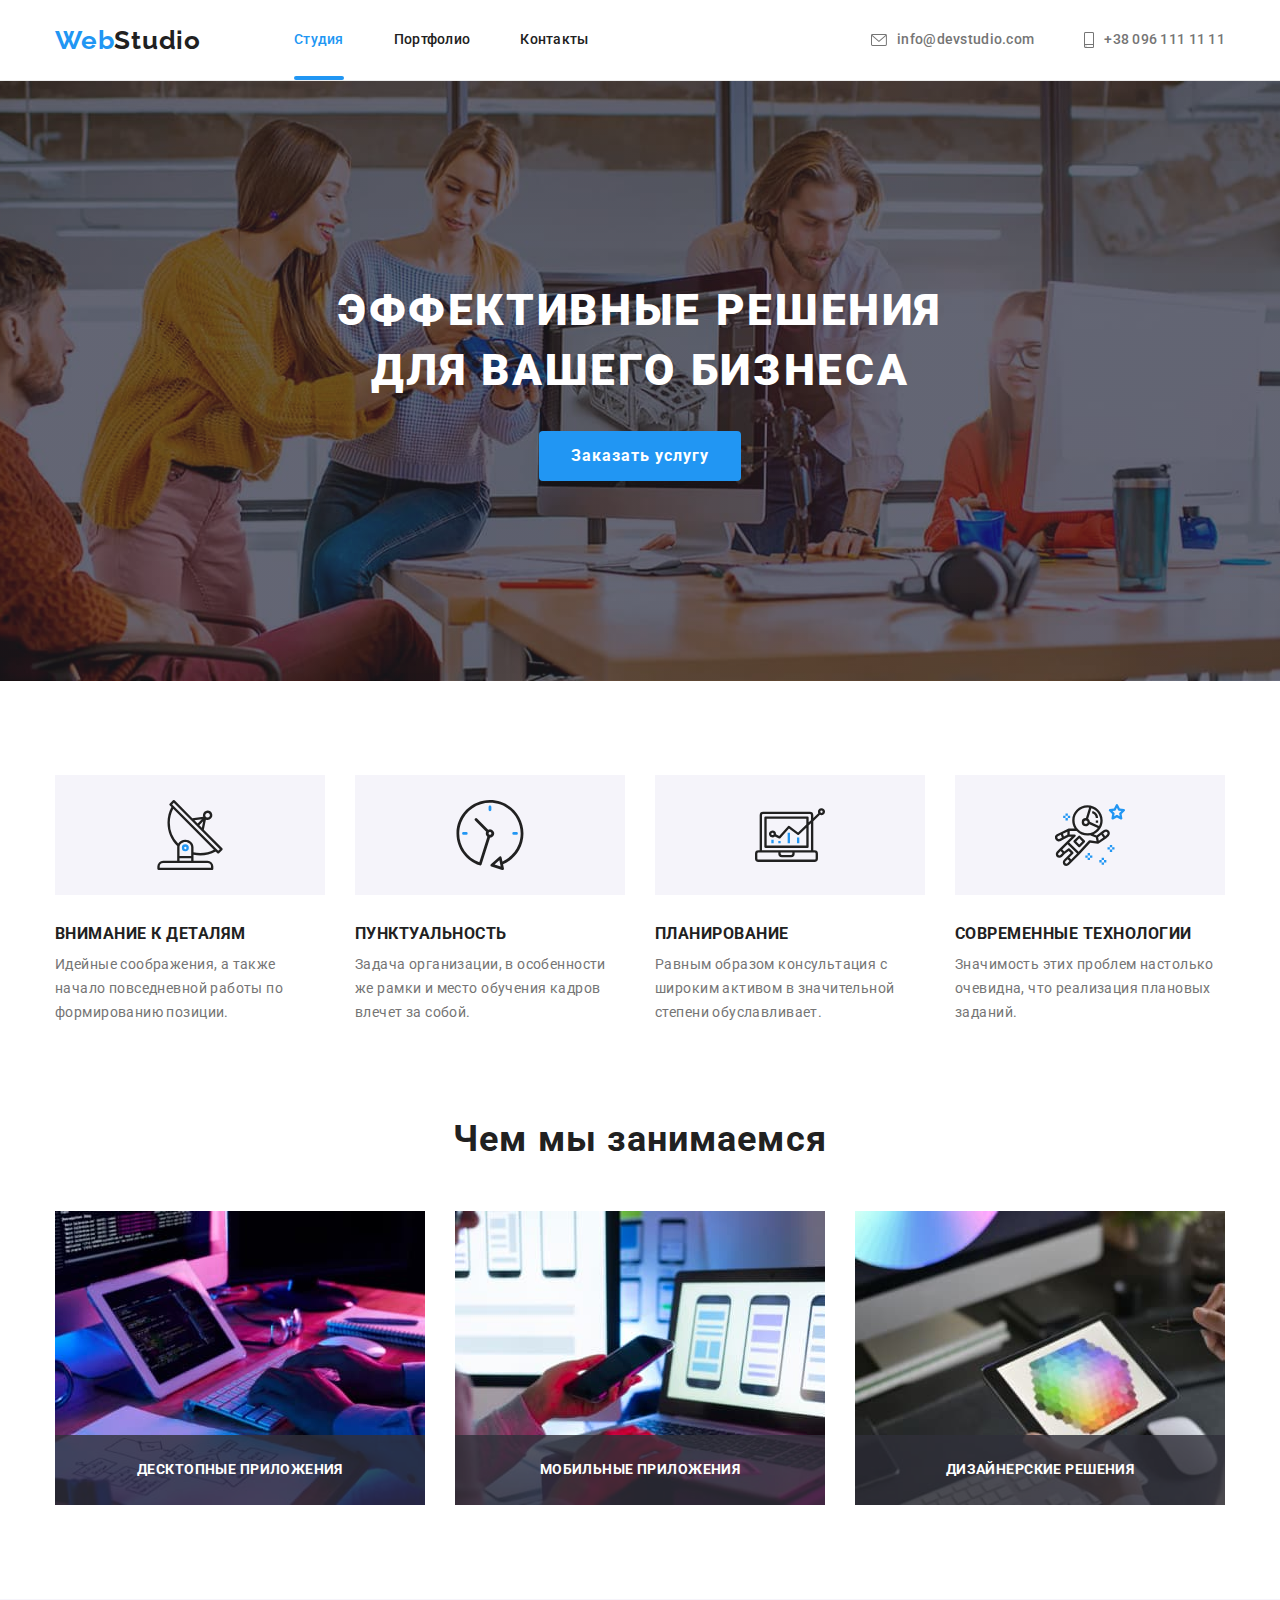
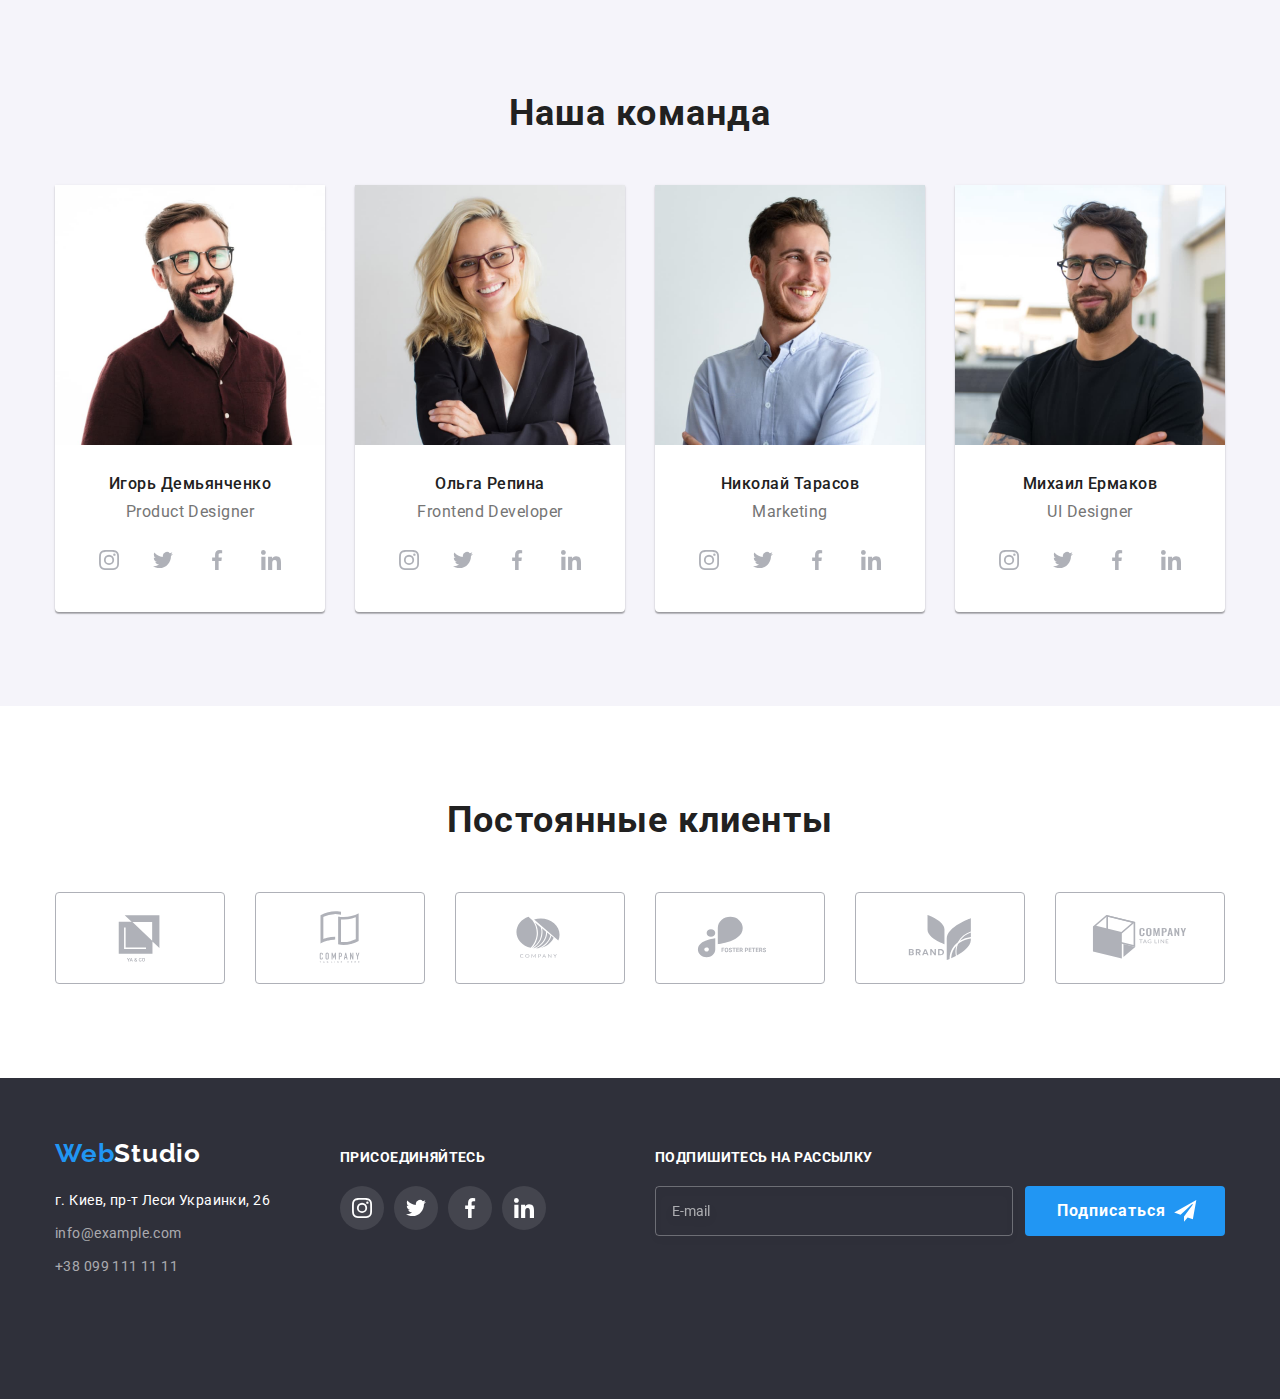
==== index.html @ 99fe3593 "finish hw-8" ====
<!DOCTYPE html>
<html lang="ru">
  <head>
    <meta charset="UTF-8" />
    <meta http-equiv="X-UA-Compatible" content="IE=edge" />
    <meta name="viewport" content="width=device-width, initial-scale=1.0" />
    <title>WebStudio</title>
    <link rel="preconnect" href="https://fonts.googleapis.com" />
    <link rel="preconnect" href="https://fonts.gstatic.com" crossorigin />
    <link
      href="https://fonts.googleapis.com/css2?family=Raleway:wght@700&family=Roboto:wght@400;500;700;900&display=swap"
      rel="stylesheet"
    />
    <link
      rel="stylesheet"
      href="https://cdnjs.cloudflare.com/ajax/libs/modern-normalize/1.1.0/modern-normalize.min.css"
    />
    <link rel="stylesheet" href="./css/main.min.css" />
  </head>
  <body>
    <header class="header">
      <div class="header__container container">
        <a href="" class="logo header__logo link"
          >Web<span class="header__logo--black">Studio</span></a
        >
        <button type="button" class="header-btn">
          <svg class="header__icon" width="40" height="40">
            <use href="./images/icons.svg#icon-menu">
          </svg>
        </button>
        <nav class="navigation">
          <ul class="menu-list list">
            <li class="menu-list__item">
              <a href="./index.html" class="menu-list__link menu-list__link--current link">Студия</a>
            </li>
            <li class="menu-list__item">
              <a href="./portfolio.html" class="menu-list__link link">Портфолио</a>
            </li>
            <li class="menu-list__item">
              <a href="" class="menu-list__link link">Контакты</a>
            </li>
          </ul>
        </nav>
        <ul class="contact header__contact list">
          <li class="contact__item">
            <a href="mailto:info@devstudio.com" class="contact__mail link"
              ><svg class="contact__icon" width="16" height="12">
                  <use href="./images/icons.svg#icon-envelope">
                </svg>
                info@devstudio.com</a>
          </li>
          <li class="contact__item">
            <a href="tel:+380961111111" class="contact__tel link"
              ><svg class="contact__icon" width="10" height="16">
                  <use href="./images/icons.svg#icon-smartphone">
                </svg>
                +38 096 111 11 11</a>
          </li>
        </ul>
      </div>
      <div class="mobile-menu is-hidden">
        <div class="container">
          <div class="mobile-menu__top">
        <button type="button" class="mobile-menu-btn">
          <svg class="mobile-menu__icon" width="18" height="18">
            <use href="./images/icons.svg#icon-vector">
          </svg>
        </button>
        <ul class="mobile-menu__list list">
            <li class="mobile-menu__item">
              <a href="./index.html" class="mobile-menu__link link">Студия</a>
            </li>
            <li class="mobile-menu__item">
              <a href="./portfolio.html" class="mobile-menu__link link">Портфолио</a>
            </li>
            <li class="mobile-menu__item">
              <a href="" class="mobile-menu__link link">Контакты</a>
            </li>
          </ul>
          </div>
          <div class="mobile-menu__bottom">
          <ul class="list">
            <li class="mobile-menu__contact">
              <a href="tel:+380961111111" class="mobile-menu__tel link">+38 096 111 11 11</a>
            </li>
            <li class="mobile-menu__contact">
              <a href="mailto:info@devstudio.com" class="mobile-menu__mail link">info@devstudio.com</a>
          </li>
        </ul>
        <ul class="mobile-menu__soc-list list">
          <li class="mobile-menu__soc-item">
            <a href="" class="mobile-menu__soc-link link" target="_blank" rel="noopener noreferrer nofollow">Instagram</a>
          </li>
          <li class="mobile-menu__soc-item">
            <a href="" class="mobile-menu__soc-link link" target="_blank" rel="noopener noreferrer nofollow">Twitter</a>
          </li>
          <li class="mobile-menu__soc-item">
            <a href="" class="mobile-menu__soc-link link" target="_blank" rel="noopener noreferrer nofollow">Facebook</a>
          </li>
          <li class="mobile-menu__soc-item">
            <a href="" class="mobile-menu__soc-link link" target="_blank" rel="noopener noreferrer nofollow">Linkedin</a>
          </li>
        </ul>
        </div>
        </div>
      </div>
    </header>
    <main>
      <section class="hero section">
        <div class="container">
          <h1 class="hero__text">Эффективные решения для вашего бизнеса</h1>
          <button type="button" class="hero__btn" data-modal-open>
            Заказать услугу
          </button>
        </div>
      </section>
      <section class="making section">
        <div class="container">
          <h2 class="visualy-hidden">Преимущества</h2>
          <ul class="making__list list">
            <li class="making__item">
              <div class="making__background">
                <svg class="making__icon" width="70" height="70">
                  <use href="./images/icons.svg#icon-antenna">
                </svg>
              </div>
              <h3 class="making__caption">Внимание к деталям</h3>
              <p class="making__clarification">
                Идейные соображения, а также начало повседневной работы по
                формированию позиции.
              </p>
            </li>
            <li class="making__item">
              <div class="making__background">
                <svg class="making__icon" width="70" height="70">
                  <use href="./images/icons.svg#icon-clock">
                </svg>
              </div>
              <h3 class="making__caption">Пунктуальность</h3>
              <p class="making__clarification">
                Задача организации, в особенности же рамки и место обучения
                кадров влечет за собой.
              </p>
            </li>
            <li class="making__item">
              <div class="making__background">
                <svg class="making__icon" width="70" height="70">
                  <use href="./images/icons.svg#icon-diagram">
                </svg>
              </div>
              <h3 class="making__caption">Планирование</h3>
              <p class="making__clarification">
                Равным образом консультация с широким активом в значительной
                степени обуславливает.
              </p>
            </li>
            <li class="making__item">
              <div class="making__background">
                <svg class="making__icon" width="70" height="70">
                  <use href="./images/icons.svg#icon-astronaut">
                </svg>
              </div>
              <h3 class="making__caption">Современные технологии</h3>
              <p class="making__clarification">
                Значимость этих проблем настолько очевидна, что реализация
                плановых заданий.
              </p>
            </li>
          </ul>
        </div>
      </section>
      <section class="skills section">
        <div class="container">
          <h2 class="skills__caption">Чем мы занимаемся</h2>
          <ul class="skills-list list">
            <li class="skills-list__item">
              <div class="skills-list__example">
                <img
                  src="./images/img1.jpg"
                  alt="Десктопное приложение"
                  width="370"
                />
                <h3 class="skills-list__text">Десктопные приложения</h3>
             </div>
            </li>
            <li class="skills-list__item">
              <div class="skills-list__example">
                <img
                  src="./images/img2.jpg"
                  alt="Мобильное приложение"
                  width="370"
                />
                <h3 class="skills-list__text">Мобильные приложения</h3>
              </div>
            </li>
            <li class="skills-list__item">
              <div class="skills-list__example">
              <img
                src="./images/img3.jpg"
                alt="Дизайнерские задачи"
                width="370"
              />
                <h3 class="skills-list__text">Дизайнерские решения</h3>
              </div>
            </li>
          </ul>
        </div>
      </section>
      <section class="staff section">
        <div class="container">
          <h2 class="staff__caption">Наша команда</h2>
          <ul class="staff-list list">
            <li class="staff-list__item">
              <img
              srcset="./images/img4.jpg 1x, ./images/img4-2x.jpg 2x"
              src="./images/img4.jpg"
                alt="Первый член команды"
                width="270"
              />
              <div class="staff-list__information">
                <h3 class="staff-list__name">Игорь Демьянченко</h3>
                <p class="staff-list__position">Product Designer</p>
                <ul class="staff-list__networks list">
                  <li class="staff-list__service">
                    <a href="" class="staff-list__service-link">
                      <svg class="staff-list__icon" width="20" height="20">
                        <use href="./images/icons.svg#icon-instagram">
                      </svg>
                    </a>
                  </li>
                  <li class="staff-list__service">
                    <a href="" class="staff-list__service-link">
                      <svg class="staff-list__icon" width="20" height="20">
                        <use href="./images/icons.svg#icon-twitter">
                      </svg>
                    </a>
                  </li>
                  <li class="staff-list__service">
                    <a href="" class="staff-list__service-link">
                      <svg class="staff-list__icon" width="20" height="20">
                        <use href="./images/icons.svg#icon-facebook">
                      </svg>
                    </a>
                  </li>
                  <li class="staff-list__service">
                    <a href="" class="staff-list__service-link">
                      <svg class="staff-list__icon" width="20" height="20">
                        <use href="./images/icons.svg#icon-linkedin">
                      </svg>
                    </a>
                  </li>
                </ul>
              </div>
            </li>
            <li class="staff-list__item">
              <img
              srcset="./images/img5.jpg 1x, ./images/img5-2x.jpg 2x"
              src="./images/img5.jpg"
                alt="Второй член команды"
                width="270"
              />
              <div class="staff-list__information">
                <h3 class="staff-list__name">Ольга Репина</h3>
                <p class="staff-list__position">Frontend Developer</p>
                <ul class="staff-list__networks list">
                  <li class="staff-list__service">
                    <a href="" class="staff-list__service-link">
                      <svg class="staff-list__icon" width="20" height="20">
                        <use href="./images/icons.svg#icon-instagram">
                      </svg>
                    </a>
                  </li>
                  <li class="staff-list__service">
                    <a href="" class="staff-list__service-link">
                      <svg class="staff-list__icon" width="20" height="20">
                        <use href="./images/icons.svg#icon-twitter">
                      </svg>
                    </a>
                  </li>
                  <li class="staff-list__service">
                    <a href="" class="staff-list__service-link">
                      <svg class="staff-list__icon" width="20" height="20">
                        <use href="./images/icons.svg#icon-facebook">
                      </svg>
                    </a>
                  </li>
                  <li class="staff-list__service">
                    <a href="" class="staff-list__service-link">
                      <svg class="staff-list__icon" width="20" height="20">
                        <use href="./images/icons.svg#icon-linkedin">
                      </svg>
                    </a>
                  </li>
                </ul>
              </div>
            </li>
            <li class="staff-list__item">
              <img
              srcset="./images/img6.jpg 1x, ./images/img6-2x.jpg 2x"
              src="./images/img6.jpg"
                alt="Третий член команды"
                width="270"
              />
              <div class="staff-list__information">
                <h3 class="staff-list__name">Николай Тарасов</h3>
                <p class="staff-list__position">Marketing</p>
                <ul class="staff-list__networks list">
                  <li class="staff-list__service">
                    <a href="" class="staff-list__service-link">
                      <svg class="staff-list__icon" width="20" height="20">
                        <use href="./images/icons.svg#icon-instagram">
                      </svg>
                    </a>
                  </li>
                  <li class="staff-list__service">
                    <a href="" class="staff-list__service-link">
                      <svg class="staff-list__icon" width="20" height="20">
                        <use href="./images/icons.svg#icon-twitter">
                      </svg>
                    </a>
                  </li>
                  <li class="staff-list__service">
                    <a href="" class="staff-list__service-link">
                      <svg class="staff-list__icon" width="20" height="20">
                        <use href="./images/icons.svg#icon-facebook">
                      </svg>
                    </a>
                  </li>
                  <li class="staff-list__service">
                    <a href="" class="staff-list__service-link">
                      <svg class="staff-list__icon" width="20" height="20">
                        <use href="./images/icons.svg#icon-linkedin">
                      </svg>
                    </a>
                  </li>
                </ul>
              </div>
            </li>
            <li class="staff-list__item">
              <img
              srcset="./images/img7.jpg 1x, ./images/img7-2x.jpg 2x"
              src="./images/img7.jpg"
                alt="Четвертый член команды"
                width="270"
              />
              <div class="staff-list__information">
                <h3 class="staff-list__name">Михаил Ермаков</h3>
                <p class="staff-list__position">UI Designer</p>
                <ul class="staff-list__networks list">
                  <li class="staff-list__service">
                    <a href="" class="staff-list__service-link">
                      <svg class="staff-list__icon" width="20" height="20">
                        <use href="./images/icons.svg#icon-instagram">
                      </svg>
                    </a>
                  </li>
                  <li class="staff-list__service">
                    <a href="" class="staff-list__service-link">
                      <svg class="staff-list__icon" width="20" height="20">
                        <use href="./images/icons.svg#icon-twitter">
                      </svg>
                    </a>
                  </li>
                  <li class="staff-list__service">
                    <a href="" class="staff-list__service-link">
                      <svg class="staff-list__icon" width="20" height="20">
                        <use href="./images/icons.svg#icon-facebook">
                      </svg>
                    </a>
                  </li>
                  <li class="staff-list__service">
                    <a href="" class="staff-list__service-link">
                      <svg class="staff-list__icon" width="20" height="20">
                        <use href="./images/icons.svg#icon-linkedin">
                      </svg>
                    </a>
                  </li>
                </ul>
              </div>
            </li>
          </ul>
        </div>
      </section>
      <section class="clients section">
        <div class="container">
        <h2 class="clients__caption">Постоянные клиенты</h2>
          <ul class="clients-list list">
            <li class="clients-list__item">
              <a href="" class="clients-list__link">
                <svg class="clients-list__icon" width="106" height="60">
                  <use href="./images/icons.svg#icon-Logo">
                </svg>
              </a>
            </li>
            <li class="clients-list__item">
              <a href="" class="clients-list__link">
                <svg class="clients-list__icon" width="106" height="60">
                  <use href="./images/icons.svg#icon-Logo2">
                </svg>
              </a>
            </li>
            <li class="clients-list__item">
              <a href="" class="clients-list__link">
                <svg class="clients-list__icon" width="106" height="60">
                  <use href="./images/icons.svg#icon-Logo3">
                </svg>
              </a>
            </li>
            <li class="clients-list__item">
              <a href="" class="clients-list__link">
                <svg class="clients-list__icon" width="106" height="60">
                  <use href="./images/icons.svg#icon-Logo4">
                </svg>
              </a>
            </li>
            <li class="clients-list__item">
              <a href="" class="clients-list__link">
                <svg class="clients-list__icon" width="106" height="60">
                  <use href="./images/icons.svg#icon-Logo5">
                </svg>
              </a>
            </li>
            <li class="clients-list__item">
              <a href="" class="clients-list__link">
                <svg class="clients-list__icon" width="106" height="60">
                  <use href="./images/icons.svg#icon-Logo6">
                </svg>
              </a>
            </li>
          </ul>
          </div>
      </section>
    </main>
    <footer class="footer">
      <div class="footer__container container">
        <div class="footer__wrap">
        <div class="footer__links">
          <a href="" class="logo footer__logo link"
          >Web<span class="footer__logo--white">Studio</span></a
          >
          <address class="footer__address">
          <ul class="address-list list">
            <li class="address-list__item">
              <a href="" class="address-list__street link"
                >г. Киев, пр-т Леси Украинки, 26</a
              >
            </li>
            <li class="address-list__item">
              <a href="mailto:info@devstudio.com" class="address-list__mail link"
                >info@example.com</a
              >
            </li>
            <li class="address-list__item">
              <a href="tel:+380961111111" class="address-list__tel link"
                >+38 099 111 11 11</a
              >
            </li>
          </ul>
          </address>
        </div>
        <div class="company-networks footer__network">
          <h3 class="company-networks__text">Присоединяйтесь</h3>
          <ul class="company-networks__list list">
            <li class="company-networks__item">
             <a href="" class="company-networks__link">
               <svg class="company-networks__icon" width="20" height="20">
                <use href="./images/icons.svg#icon-instagram">
               </svg>
             </a>
           </li>
           <li class="company-networks__item">
             <a href="" class="company-networks__link">
                <svg class="company-networks__icon" width="20" height="20">
                  <use href="./images/icons.svg#icon-twitter">
               </svg>
             </a>
            </li>
           <li class="company-networks__item">
              <a href="" class="company-networks__link">
               <svg class="company-networks__icon" width="20" height="20">
                 <use href="./images/icons.svg#icon-facebook">
               </svg>
             </a>
            </li>
            <li class="company-networks__item">
             <a href="" class="company-networks__link">
               <svg class="company-networks__icon" width="20" height="20">
                  <use href="./images/icons.svg#icon-linkedin">
               </svg>
             </a>
            </li>
          </ul>
        </div>
        </div>
        <div class="subscribe">
          <p class="subscribe__title">Подпишитесь на рассылку</p>
          <form class="subscribe__form">
            <input type="email" name="user-mail" class="subscribe__input" placeholder="E-mail">
            <button type="submit" class="subscribe__btn">Подписаться
              <svg class="subscribe__icon" width="24" height="24">
                  <use href="./images/icons.svg#icon-send-to">
               </svg>
            </button>
          </form>
        </div>
      </div>
    </footer>
    <div class="backdrop is-hidden"data-modal>
      <div class="modal">
      <button type="button" class="modal__batton" data-modal-close>
        <svg class="modal__icon" width="11" height="11">
          <use href="./images/icons.svg#icon-vector">
        </svg>
      </button>
      <p class="modal__title">Оставьте свои данные, мы вам перезвоним</p>
      <form class="modal__form">
        <div class="modal__field">
        <label class="modal__label">Имя
        <span class="modal__input-wraper">
          <input type="text" name="user-name" class="modal__input">
          <svg class="modal__input-icon" width="18" height="18">
            <use href="./images/icons.svg#icon-person">
          </svg>
        </span>
        </label>
        </div>
        <div class="modal__field">
        <label class="modal__label">Телефон
        <span class="modal__input-wraper">
        <input type="tel" name="user-tel" class="modal__input">
        <svg class="modal__input-icon" width="18" height="18">
            <use href="./images/icons.svg#icon-phone-black">
          </svg>
        </span>
        </label>
        </div>
        <div class="modal__field">
        <label class="modal__label">Почта
        <span class="modal__input-wraper">
        <input type="email" name="user-mail" class="modal__input">
        <svg class="modal__input-icon" width="18" height="18">
            <use href="./images/icons.svg#icon-email-black">
          </svg>
        </span>
        </label>
        </div>
        <div class="modal__field">
        <label class="modal__label">Комментарий
        <textarea name="user-text" class="modal__comment" placeholder="Введите текст"></textarea>
        </label>
        </div>
        <div class="modal__field-check">
          <input type="checkbox" name="policy" id="input-check" class="modal__check modal__input-hidden">
          <label for="input-check" class="modal__check-text">
            <span class="modal__check-wrap">
              <svg class="modal__check-icon" width="11" height="8">
              <use href="./images/icons.svg#icon-agree">
              </svg>
            </span>
            Соглашаюсь с рассылкой и принимаю<a href="" class="modal__policy">Условия договора</a></label>
        </div>
        <button type="submit" class="modal__confirm-btn">Отправить</button>
      </form>
    </div>
  </div>
  <script src="./js/modal.js"></script>
  <script src="./js/menu.js"></script>
  </body>
</html>
    </main>
  </body>
</html>
---- css/main.min.css ----
:root{--secondary-text-color: #757575;--main-text-color: #212121;--accent-color: #2196f3;--primary-white-color: #ffffff;--icon-color: #afb1b8;--transition-timing-function: 250ms cubic-bezier(0.4, 0, 0.2, 1)}body{font-family:Roboto, Tahoma, sans-serif;color:var(--main-text-color);background-color:var(--primary-white-color);font-size:14px}h1,h2,h3,p{margin:0}.link{text-decoration:none}.list{list-style:none;margin:0;padding:0}img{display:block;width:100%}.visualy-hidden{display:none}.container{width:100%;padding-left:15px;padding-right:15px;margin-left:auto;margin-right:auto}@media screen and (min-width: 480px){.container{max-width:480px}}@media screen and (min-width: 768px){.container{max-width:768px}}@media screen and (min-width: 1200px){.container{max-width:1200px}}.section{padding-top:60px;padding-bottom:60px}@media screen and (min-width: 1200px){.section{padding-top:94px;padding-bottom:94px}}.logo{font-family:"Raleway";font-style:normal;font-weight:700;font-size:24px;line-height:1.17;letter-spacing:.03em;color:var(--accent-color)}@media screen and (min-width: 1200px){.logo{font-weight:700;font-size:26px;line-height:1.19;letter-spacing:.03em}}.backdrop{position:fixed;top:0;left:0;width:100%;height:100%;background-color:rgba(0,0,0,0.2);opacity:1;-webkit-transition:opacity var(--transition-timing-function);transition:opacity var(--transition-timing-function);overflow-y:auto}.backdrop.is-hidden{opacity:0;pointer-events:none;visibility:hidden}.modal{position:absolute;top:50%;left:50%;-webkit-transform:translate(-50%, -50%) scale(1);transform:translate(-50%, -50%) scale(1);width:auto;height:auto;overflow-y:scroll;background-color:var(--primary-white-color);-webkit-box-shadow:0px 1px 3px rgba(0,0,0,0.12),0px 1px 1px rgba(0,0,0,0.14),0px 2px 1px rgba(0,0,0,0.2);box-shadow:0px 1px 3px rgba(0,0,0,0.12),0px 1px 1px rgba(0,0,0,0.14),0px 2px 1px rgba(0,0,0,0.2);border-radius:4px;padding:40px;-webkit-transition:-webkit-transform var(--transition-timing-function);transition:-webkit-transform var(--transition-timing-function);transition:transform var(--transition-timing-function);transition:transform var(--transition-timing-function), -webkit-transform var(--transition-timing-function)}@media screen and (min-width: 1200px){.modal{width:528px}}.backdrop.is-hidden .modal{-webkit-transform:translate(-50%, -50%) scale(0.8);transform:translate(-50%, -50%) scale(0.8)}.modal__batton{position:absolute;top:8px;right:8px;width:30px;height:30px;padding:0;background:var(--primary-white-color);border:1px solid rgba(0,0,0,0.1);border-radius:50%;cursor:pointer;display:-webkit-box;display:-ms-flexbox;display:flex;-webkit-box-pack:center;-ms-flex-pack:center;justify-content:center;-webkit-box-align:center;-ms-flex-align:center;align-items:center}.modal__batton:hover .modal__icon,.modal__batton:focus .modal__icon{fill:var(--accent-color)}.modal__icon{display:-webkit-box;display:-ms-flexbox;display:flex;-webkit-box-pack:center;-ms-flex-pack:center;justify-content:center;-webkit-box-align:center;-ms-flex-align:center;align-items:center;-webkit-transition:fill var(--transition-timing-function);transition:fill var(--transition-timing-function)}.modal__title{font-weight:700;font-size:20px;line-height:1.5;letter-spacing:.03em;text-align:center;margin-bottom:12px}@media screen and (max-width: 1199px){.modal__title{font-weight:700;font-size:20px;line-height:1.17;letter-spacing:.03em}}.modal__input{width:100%;height:40px;border:1px solid rgba(33,33,33,0.2);border-radius:4px;padding-left:42px;outline:none;-webkit-transition:border-color var(--transition-timing-function);transition:border-color var(--transition-timing-function)}.modal__input:focus{border-color:var(--accent-color)}.modal__input:focus+.modal__input-icon{fill:var(--accent-color)}.modal__label{display:block;font-weight:400;font-size:12px;line-height:1.17;color:var(--secondary-text-color)}.modal__comment{width:100%;height:120px;border:1px solid rgba(33,33,33,0.2);border-radius:4px;margin-top:4px;padding:12px 16px;resize:none;outline:none;-webkit-transition:border-color var(--transition-timing-function);transition:border-color var(--transition-timing-function)}.modal__comment:focus{border-color:var(--accent-color)}.modal__confirm-btn{display:block;margin:auto;font-family:inherit;font-style:normal;font-weight:700;font-size:16px;line-height:1.87;letter-spacing:.06em;color:var(--primary-white-color);background-color:var(--accent-color);border:0px;border-radius:4px;cursor:pointer;padding:10px 32px;min-width:200px;-webkit-box-shadow:0px 1px 3px rgba(0,0,0,0.12),0px 1px 1px rgba(0,0,0,0.14),0px 2px 1px rgba(0,0,0,0.2);box-shadow:0px 1px 3px rgba(0,0,0,0.12),0px 1px 1px rgba(0,0,0,0.14),0px 2px 1px rgba(0,0,0,0.2);-webkit-transition:background-color var(--transition-timing-function);transition:background-color var(--transition-timing-function)}.modal__confirm-btn:hover,.modal__confirm-btn:focus{background-color:#188ce8}.modal__input-wraper{display:block;position:relative;margin-top:4px}.modal__input-icon{position:absolute;left:15px;top:50%;-webkit-transform:translateY(-50%);transform:translateY(-50%);-webkit-transition:fill var(--transition-timing-function);transition:fill var(--transition-timing-function)}.modal__field{margin-bottom:10px}.modal__field:last-child{margin-bottom:20px}.modal__field-check{margin-bottom:30px}.modal__check-text{font-weight:400;font-size:8px;line-height:1.16;color:var(--secondary-text-color);display:-webkit-box;display:-ms-flexbox;display:flex;-webkit-box-pack:center;-ms-flex-pack:center;justify-content:center;-webkit-box-align:center;-ms-flex-align:center;align-items:center}@media screen and (min-width: 1200px){.modal__check-text{font-weight:400;font-size:14px;line-height:1.71}}.modal__check-text span{width:16px;height:15px;border:2px solid #000000;border-radius:3px;display:-webkit-box;display:-ms-flexbox;display:flex;-webkit-box-pack:center;-ms-flex-pack:center;justify-content:center;-webkit-box-align:center;-ms-flex-align:center;align-items:center;margin-right:9px}.modal__check-icon{fill:transparent;width:11px;height:13px}@media screen and (max-width: 479px){.modal__check-icon{font-weight:400;font-size:14px;line-height:1.71}}.modal__check:checked+.modal__check-text .modal__check-wrap{background-color:var(--accent-color);border:none;-webkit-transition:fill var(--transition-timing-function);transition:fill var(--transition-timing-function)}.modal__check:checked+.modal__check-text .modal__check-icon{fill:var(--primary-white-color)}.modal__policy{font-weight:400;font-size:8px;line-height:1.16;color:var(--accent-color);margin-left:4px}@media screen and (min-width: 1200px){.modal__policy{font-weight:400;font-size:14px;line-height:1.71}}.modal__input-hidden{position:absolute;white-space:nowrap;width:1px;height:1px;overflow:hidden;border:0;padding:0;clip:rect(0 0 0 0);-webkit-clip-path:inset(50%);clip-path:inset(50%);margin:-1px}.mobile-menu{position:fixed;z-index:1;top:0;left:0;background-color:var(--primary-white-color);width:100vw;height:100vh;padding-top:48px;padding-bottom:48px}.mobile-menu .container{display:-webkit-box;display:-ms-flexbox;display:flex;-webkit-box-orient:vertical;-webkit-box-direction:normal;-ms-flex-direction:column;flex-direction:column;height:100%;-webkit-box-pack:justify;-ms-flex-pack:justify;justify-content:space-between;padding-left:40px;overflow-y:auto}.mobile-menu-btn{display:block;position:absolute;top:10px;right:15px;width:40px;height:40px;padding:0;background:var(--primary-white-color);border:none;cursor:pointer;display:-webkit-box;display:-ms-flexbox;display:flex;-webkit-box-pack:center;-ms-flex-pack:center;justify-content:center;-webkit-box-align:center;-ms-flex-align:center;align-items:center}.mobile-menu-btn:hover .modal__icon,.mobile-menu-btn:focus .modal__icon{fill:var(--accent-color)}.mobile-menu__item:not(:last-child){margin-bottom:32px}.mobile-menu__link{font-weight:500;font-size:40px;line-height:1.17;letter-spacing:.02em;color:inherit;-webkit-transition:color var(--transition-timing-function);transition:color var(--transition-timing-function)}.mobile-menu__link:hover,.mobile-menu__link:focus,.mobile-menu__link:active,.mobile-menu__link--current{color:var(--accent-color)}.mobile-menu__tel{display:block;margin-bottom:32px;font-weight:500;font-size:34px;line-height:1.17;letter-spacing:.02em;color:var(--secondary-text-color);-webkit-transition:color var(--transition-timing-function);transition:color var(--transition-timing-function)}.mobile-menu__tel:hover,.mobile-menu__tel:focus{color:var(--accent-color)}.mobile-menu__mail{display:block;margin-bottom:64px;font-weight:500;font-size:24px;line-height:1.16;letter-spacing:.02em;color:var(--secondary-text-color);-webkit-transition:color var(--transition-timing-function);transition:color var(--transition-timing-function)}.mobile-menu__mail:hover,.mobile-menu__mail:focus{color:var(--accent-color)}.mobile-menu__soc-list{display:-webkit-box;display:-ms-flexbox;display:flex;-ms-flex-wrap:wrap;flex-wrap:wrap}.mobile-menu__soc-item{position:relative}.mobile-menu__soc-item:not(:last-child){margin-right:20px}.mobile-menu__soc-item:not(:first-child)::after{content:"";position:absolute;width:1px;height:3.5vh;background-color:var(--main-text-color);top:0;left:-10px}.mobile-menu__soc-link{font-weight:500;font-size:3vw;line-height:1.12;letter-spacing:.02em;color:var(--secondary-text-color);-webkit-transition:color var(--transition-timing-function);transition:color var(--transition-timing-function)}.mobile-menu__soc-link:hover,.mobile-menu__soc-link:focus{color:var(--accent-color)}.mobile-menu.is-hidden{opacity:0;pointer-events:none;visibility:hidden}.no-scroll{overflow:hidden}.header{border-bottom:1px solid #ececec}.header__logo--black{color:var(--main-text-color)}.header__logo{margin-right:93px}.header__container{display:-webkit-box;display:-ms-flexbox;display:flex;-webkit-box-align:center;-ms-flex-align:center;align-items:center}@media screen and (max-width: 767px){.header__container{height:60px;-webkit-box-pack:justify;-ms-flex-pack:justify;justify-content:space-between}}.header-btn{margin-left:auto;background:var(--primary-white-color);border:none;cursor:pointer;display:-webkit-box;display:-ms-flexbox;display:flex;-webkit-box-pack:center;-ms-flex-pack:center;justify-content:center;-webkit-box-align:center;-ms-flex-align:center;align-items:center}.header-btn:hover .header__icon,.header-btn:focus .header__icon{fill:var(--accent-color)}@media screen and (min-width: 768px){.header-btn{display:none}}.header__icon{display:-webkit-box;display:-ms-flexbox;display:flex;-webkit-box-pack:center;-ms-flex-pack:center;justify-content:center;-webkit-box-align:center;-ms-flex-align:center;align-items:center;-webkit-transition:fill var(--transition-timing-function);transition:fill var(--transition-timing-function)}.menu-list{display:none}@media screen and (min-width: 768px){.menu-list{display:-webkit-box;display:-ms-flexbox;display:flex}}.menu-list__link--current{position:relative}.menu-list__link--current::after{content:"";position:absolute;bottom:0;width:100%;height:4px;border-radius:2px;display:block;background-color:var(--accent-color)}.menu-list__item:not(:last-child){margin-right:50px}.menu-list__link{display:block;padding-top:32px;padding-bottom:32px;font-weight:500;font-size:14px;line-height:1.14;letter-spacing:.02em;color:inherit;-webkit-transition:color var(--transition-timing-function);transition:color var(--transition-timing-function)}.menu-list__link:hover,.menu-list__link:focus,.menu-list__link:active,.menu-list__link--current{color:var(--accent-color)}.contact{display:none}@media screen and (min-width: 768px){.contact{display:block}}@media screen and (min-width: 1200px){.contact{display:-webkit-box;display:-ms-flexbox;display:flex}}.header__contact{margin-left:auto}.contact__tel,.contact__mail{font-weight:500;font-size:14px;line-height:1.14;letter-spacing:.02em;color:var(--secondary-text-color);-webkit-transition:color var(--transition-timing-function);transition:color var(--transition-timing-function)}.contact__tel:hover,.contact__tel:focus,.contact__mail:hover,.contact__mail:focus{color:var(--accent-color)}.contact__tel:hover .contact__icon,.contact__tel:focus .contact__icon,.contact__mail:hover .contact__icon,.contact__mail:focus .contact__icon{fill:var(--accent-color)}@media screen and (min-width: 1200px){.contact__tel,.contact__mail{display:-webkit-box;display:-ms-flexbox;display:flex;-webkit-box-pack:center;-ms-flex-pack:center;justify-content:center;-webkit-box-align:center;-ms-flex-align:center;align-items:center;padding-top:32px;padding-bottom:32px}}@media screen and (min-width: 768px) and (max-width: 1199px){.contact__mail{margin-bottom:10px}}.contact__icon{margin-right:10px;fill:var(--secondary-text-color);-webkit-transition:fill var(--transition-timing-function);transition:fill var(--transition-timing-function)}@media screen and (min-width: 1200px){.contact__item:not(:last-child){margin-right:50px}}.hero{background-color:#2f303a;text-align:center;padding-top:118px;padding-bottom:118px;background-image:-webkit-gradient(linear, left top, left bottom, from(rgba(47,48,58,0.4)), to(rgba(47,48,58,0.4))),url(../images/hero-bg_mob.jpg);background-image:linear-gradient(rgba(47,48,58,0.4), rgba(47,48,58,0.4)),url(../images/hero-bg_mob.jpg);background-position:center;background-size:cover}@media (min-device-pixel-ratio: 2), (-webkit-min-device-pixel-ratio: 2), (min-resolution: 192dpi), (min-resolution: 2dppx){.hero{background-image:-webkit-gradient(linear, left top, left bottom, from(rgba(47,48,58,0.4)), to(rgba(47,48,58,0.4))),url(../images/hero-bg_mob-2x.jpg);background-image:linear-gradient(rgba(47,48,58,0.4), rgba(47,48,58,0.4)),url(../images/hero-bg_mob-2x.jpg)}}@media screen and (min-width: 768px){.hero{background-image:-webkit-gradient(linear, left top, left bottom, from(rgba(47,48,58,0.4)), to(rgba(47,48,58,0.4))),url(../images/hero-bg_tab.jpg);background-image:linear-gradient(rgba(47,48,58,0.4), rgba(47,48,58,0.4)),url(../images/hero-bg_tab.jpg)}}@media screen and (min-width: 768px) and (min-device-pixel-ratio: 2), screen and (min-width: 768px) and (-webkit-min-device-pixel-ratio: 2), screen and (min-width: 768px) and (min-resolution: 192dpi), screen and (min-width: 768px) and (min-resolution: 2dppx){.hero{background-image:-webkit-gradient(linear, left top, left bottom, from(rgba(47,48,58,0.4)), to(rgba(47,48,58,0.4))),url(../images/hero-bg_tab-2x.jpg);background-image:linear-gradient(rgba(47,48,58,0.4), rgba(47,48,58,0.4)),url(../images/hero-bg_tab-2x.jpg)}}@media screen and (min-width: 1200px){.hero{background-image:-webkit-gradient(linear, left top, left bottom, from(rgba(47,48,58,0.4)), to(rgba(47,48,58,0.4))),url(../images/hero-bg.jpg);background-image:linear-gradient(rgba(47,48,58,0.4), rgba(47,48,58,0.4)),url(../images/hero-bg.jpg);padding-top:200px;padding-bottom:200px}}@media screen and (min-width: 1200px) and (min-device-pixel-ratio: 2), screen and (min-width: 1200px) and (-webkit-min-device-pixel-ratio: 2), screen and (min-width: 1200px) and (min-resolution: 192dpi), screen and (min-width: 1200px) and (min-resolution: 2dppx){.hero{background-image:-webkit-gradient(linear, left top, left bottom, from(rgba(47,48,58,0.4)), to(rgba(47,48,58,0.4))),url(../images/hero-bg-2x.jpg);background-image:linear-gradient(rgba(47,48,58,0.4), rgba(47,48,58,0.4)),url(../images/hero-bg-2x.jpg)}}.hero__text{max-width:360px;font-weight:900;font-size:26px;line-height:1.61;letter-spacing:.06em;text-transform:uppercase;color:var(--primary-white-color);margin:0 auto 30px auto}@media screen and (min-width: 1200px){.hero__text{font-weight:900;font-size:44px;line-height:1.36;letter-spacing:.06em;max-width:696px}}.hero__btn{display:inline-block;font-family:inherit;font-style:normal;font-weight:700;font-size:16px;line-height:1.87;letter-spacing:.06em;color:var(--primary-white-color);background-color:var(--accent-color);border:0px;border-radius:4px;cursor:pointer;padding:10px 32px;min-width:200px;-webkit-transition:background-color var(--transition-timing-function);transition:background-color var(--transition-timing-function)}.hero__btn:hover,.hero__btn:focus{background-color:#188ce8}.making__list{display:block;margin-bottom:-30px}@media screen and (min-width: 768px){.making__list{display:-webkit-box;display:-ms-flexbox;display:flex;-ms-flex-wrap:wrap;flex-wrap:wrap}}@media screen and (min-width: 1200px){.making__list{margin-left:-15px;margin-right:-15px}}.making__item{margin-bottom:30px}@media screen and (min-width: 768px){.making__item{margin-left:15px;margin-right:15px;width:calc(100% / 2 - 30px)}}@media screen and (min-width: 1200px){.making__item{width:calc(100% / 4 - 30px)}}.making__background{height:120px;background-color:#f5f4fa;margin-bottom:30px;display:-webkit-box;display:-ms-flexbox;display:flex;-webkit-box-pack:center;-ms-flex-pack:center;justify-content:center;-webkit-box-align:center;-ms-flex-align:center;align-items:center}.making__caption{margin-top:0;margin-bottom:10px;font-weight:700;line-height:1.14;letter-spacing:.03em;text-transform:uppercase;color:inherit}@media screen and (max-width: 767px){.making__caption{text-align:center}}.making__clarification{margin-top:0;font-weight:400;line-height:1.71;letter-spacing:.03em;color:var(--secondary-text-color)}.skills{padding-top:0}@media screen and (max-width: 1199px){.skills{display:none}}.skills-list{display:-webkit-box;display:-ms-flexbox;display:flex}.skills-list__item{position:relative}.skills-list__example{position:relative;bottom:0;width:100%;height:100%}.skills-list__text{position:absolute;bottom:0;padding-top:27px;padding-bottom:27px;width:370px;height:70px;font-style:normal;font-weight:700;font-size:14px;line-height:1.1;letter-spacing:.03em;text-align:center;text-transform:uppercase;color:var(--primary-white-color);background-color:rgba(47,48,58,0.8)}.skills-list__item+.skills-list__item{margin-left:30px}.skills__caption{font-weight:700;font-size:36px;line-height:1.16;letter-spacing:.03em;margin-top:0;margin-bottom:50px;text-align:center}.staff{background-color:#f5f4fa}.staff__caption{margin-top:0;margin-bottom:30px;font-weight:700;font-size:28px;line-height:1.17;letter-spacing:.03em;text-align:center}@media screen and (min-width: 1200px){.staff__caption{margin-bottom:50px;font-weight:700;font-size:36px;line-height:1.16;letter-spacing:.03em}}.staff-list{display:block;margin-bottom:-30px}@media screen and (min-width: 768px){.staff-list{display:-webkit-box;display:-ms-flexbox;display:flex;-ms-flex-wrap:wrap;flex-wrap:wrap}}@media screen and (min-width: 1200px){.staff-list{margin-left:-15px;margin-right:-15px}}.staff-list__item{background-color:var(--primary-white-color);-webkit-box-shadow:0px 1px 3px rgba(0,0,0,0.12),0px 1px 1px rgba(0,0,0,0.14),0px 2px 1px rgba(0,0,0,0.2);box-shadow:0px 1px 3px rgba(0,0,0,0.12),0px 1px 1px rgba(0,0,0,0.14),0px 2px 1px rgba(0,0,0,0.2);border-radius:0px 0px 4px 4px;margin-bottom:30px}@media screen and (min-width: 768px){.staff-list__item{margin-left:15px;margin-right:15px;width:calc(100% / 2 - 30px)}}@media screen and (min-width: 1200px){.staff-list__item{width:calc(100% / 4 - 30px)}}.staff-list__name{margin-top:0;margin-bottom:10px;font-weight:500;font-size:16px;line-height:1.18;letter-spacing:.03em;text-align:center;color:inherit}.staff-list__position{margin-top:0;margin-bottom:16px;font-weight:400;font-size:16px;line-height:1.18;letter-spacing:.03em;text-align:center;color:var(--secondary-text-color)}.staff-list__information{padding-top:30px;padding-bottom:30px}.staff-list__networks{display:-webkit-box;display:-ms-flexbox;display:flex;-webkit-box-pack:center;-ms-flex-pack:center;justify-content:center}.staff-list__service+.staff-list__service{margin-left:10px}.staff-list__service-link{width:44px;height:44px;border-radius:50%;background-color:var(--primary-white-color);display:-webkit-box;display:-ms-flexbox;display:flex;-webkit-box-pack:center;-ms-flex-pack:center;justify-content:center;-webkit-box-align:center;-ms-flex-align:center;align-items:center;-webkit-transition:background-color var(--transition-timing-function);transition:background-color var(--transition-timing-function)}.staff-list__service-link:hover,.staff-list__service-link:focus{background-color:var(--accent-color)}.staff-list__service-link:hover .staff-list__icon,.staff-list__service-link:focus .staff-list__icon{fill:var(--primary-white-color)}.staff-list__icon{fill:var(--icon-color);-webkit-transition:fill var(--transition-timing-function);transition:fill var(--transition-timing-function)}.clients__caption{font-weight:700;font-size:28px;line-height:1.17;letter-spacing:.03em;margin-top:0;margin-bottom:30px;text-align:center;-webkit-box-pack:center;-ms-flex-pack:center;justify-content:center}@media screen and (min-width: 1200px){.clients__caption{font-weight:700;font-size:36px;line-height:1.16;letter-spacing:.03em;margin-bottom:50px}}.clients-list{display:-webkit-box;display:-ms-flexbox;display:flex;-ms-flex-wrap:wrap;flex-wrap:wrap;margin-bottom:-30px;margin-left:-15px;margin-right:-15px}@media screen and (min-width: 1200px){.clients-list{-webkit-box-pack:center;-ms-flex-pack:center;justify-content:center;-ms-flex-wrap:nowrap;flex-wrap:nowrap}}.clients-list__item{margin-left:15px;margin-right:15px;width:calc(100% / 2 - 30px);margin-bottom:30px}@media screen and (min-width: 768px){.clients-list__item{width:calc(100% / 3 - 30px)}}.clients-list__link{height:92px;border:1px solid var(--icon-color);-webkit-box-sizing:border-box;box-sizing:border-box;border-radius:4px;fill:var(--icon-color);display:-webkit-box;display:-ms-flexbox;display:flex;-webkit-box-pack:center;-ms-flex-pack:center;justify-content:center;-webkit-box-align:center;-ms-flex-align:center;align-items:center;-webkit-transition:fill var(--transition-timing-function),border-color var(--transition-timing-function);transition:fill var(--transition-timing-function),border-color var(--transition-timing-function)}.clients-list__link:hover,.clients-list__link:focus{fill:var(--accent-color);border-color:var(--accent-color)}.clients-list__link:hover .clients-list__item{fill:var(--accent-color)}.footer{background-color:#2f303a;padding-top:60px;padding-bottom:60px}.footer__container{display:block}@media screen and (min-width: 1200px){.footer__container{display:-webkit-box;display:-ms-flexbox;display:flex;-webkit-box-align:baseline;-ms-flex-align:baseline;align-items:baseline;-webkit-box-pack:justify;-ms-flex-pack:justify;justify-content:space-between}}@media screen and (max-width: 1199px){.footer__links{text-align:center}}.footer__logo{display:block;margin-bottom:20px;margin-left:auto;margin-right:auto}.footer__logo--white{font-weight:700;font-size:26px;line-height:1.19;letter-spacing:.03em;color:var(--primary-white-color)}.footer__address{font-style:normal}.footer__network{margin-bottom:60px}@media screen and (min-width: 1200px){.footer__network{margin-left:70px}}.footer__wrap{display:block}@media screen and (min-width: 768px){.footer__wrap{display:-webkit-box;display:-ms-flexbox;display:flex;-ms-flex-pack:distribute;justify-content:space-around;-webkit-box-align:baseline;-ms-flex-align:baseline;align-items:baseline}}.address-list__street{font-weight:400;font-size:14px;line-height:1.71;letter-spacing:.03em;color:var(--primary-white-color)}.address-list__mail,.address-list__tel{font-weight:400;font-size:14px;line-height:1.71;letter-spacing:.03em;color:rgba(255,255,255,0.6);-webkit-transition:color var(--transition-timing-function);transition:color var(--transition-timing-function)}.address-list__mail:hover,.address-list__mail:focus,.address-list__tel:hover,.address-list__tel:focus{color:var(--accent-color)}.address-list__item:not(:last-child){margin-bottom:8px}@media screen and (min-width: 1200px){.address-list__item:not(:last-child){margin-bottom:9px}}.address-list{margin-bottom:60px}.company-networks__list{display:-webkit-box;display:-ms-flexbox;display:flex;-webkit-box-pack:center;-ms-flex-pack:center;justify-content:center}.company-networks__item+.company-networks__item{margin-left:10px}.company-networks__icon{fill:var(--primary-white-color)}.company-networks__text{margin-top:0;margin-bottom:20px;font-weight:700;font-size:14px;line-height:1.14;letter-spacing:.03em;text-transform:uppercase;color:var(--primary-white-color)}@media screen and (max-width: 1199px){.company-networks__text{text-align:center}}.company-networks__link{width:44px;height:44px;border-radius:50%;background-color:rgba(255,255,255,0.1);display:-webkit-box;display:-ms-flexbox;display:flex;-webkit-box-pack:center;-ms-flex-pack:center;justify-content:center;-webkit-box-align:center;-ms-flex-align:center;align-items:center;-webkit-transition:background-color var(--transition-timing-function);transition:background-color var(--transition-timing-function)}.company-networks__link:hover,.company-networks__link:focus{background-color:var(--accent-color)}@media screen and (min-width: 1200px){.subscribe{margin-left:93px}}.subscribe__title{margin-top:0;margin-bottom:20px;font-weight:700;line-height:1.14;letter-spacing:.03em;text-transform:uppercase;color:var(--primary-white-color)}@media screen and (max-width: 1199px){.subscribe__title{text-align:center}}.subscribe__form{margin-top:20px}@media screen and (min-width: 1200px){.subscribe__form{display:-webkit-box;display:-ms-flexbox;display:flex}}.subscribe__input{display:block;margin:0 auto 20px auto;width:100%;height:50px;-webkit-box-sizing:border-box;box-sizing:border-box;border:1px solid rgba(255,255,255,0.3);-webkit-filter:drop-shadow(0px 4px 4px rgba(0,0,0,0.15));filter:drop-shadow(0px 4px 4px rgba(0,0,0,0.15));border-radius:4px;padding:15px 16px;background-color:inherit;color:var(--primary-white-color)}.subscribe__input::-webkit-input-placeholder{color:rgba(255,255,255,0.6)}.subscribe__input:-ms-input-placeholder{color:rgba(255,255,255,0.6)}.subscribe__input::-ms-input-placeholder{color:rgba(255,255,255,0.6)}.subscribe__input::placeholder{color:rgba(255,255,255,0.6)}@media screen and (min-width: 768px){.subscribe__input{width:450px}}@media screen and (min-width: 1200px){.subscribe__input{width:358px;margin-right:12px;margin-left:0}}.subscribe__btn{display:block;margin-left:auto;margin-right:auto;width:200px;height:50px;font-family:inherit;font-style:normal;font-weight:700;font-size:16px;line-height:1.87;letter-spacing:.06em;color:var(--primary-white-color);background-color:var(--accent-color);border:0px;border-radius:4px;cursor:pointer;padding:10px 32px;position:relative;text-align:left;-webkit-transition:background-color var(--transition-timing-function);transition:background-color var(--transition-timing-function)}.subscribe__btn:hover,.subscribe__btn:focus{background-color:#188ce8}@media screen and (min-width: 1200px){.subscribe__btn{display:inline-block}}.subscribe__icon{position:absolute;right:28px;top:50%;-webkit-transform:translateY(-50%);transform:translateY(-50%)}.sorting-btns{display:-webkit-box;display:-ms-flexbox;display:flex;-webkit-box-pack:center;-ms-flex-pack:center;justify-content:center}@media screen and (max-width: 767px){.sorting-btns{-ms-flex-wrap:wrap;flex-wrap:wrap;-webkit-box-pack:start;-ms-flex-pack:start;justify-content:flex-start}}.sorting-btns__portfolio{margin-bottom:50px}@media screen and (max-width: 767px){.sorting-btns__portfolio{margin-top:-15px}}.sorting-btns__button{font-family:inherit;font-style:normal;font-weight:500;font-size:16px;line-height:1.62;letter-spacing:.03em;color:var(--main-text-color);background-color:#f5f4fa;border-radius:4px;border:0;cursor:pointer;padding:6px 22px;-webkit-transition:color var(--transition-timing-function),background-color var(--transition-timing-function),-webkit-box-shadow var(--transition-timing-function);transition:color var(--transition-timing-function),background-color var(--transition-timing-function),-webkit-box-shadow var(--transition-timing-function);transition:color var(--transition-timing-function),box-shadow var(--transition-timing-function),background-color var(--transition-timing-function);transition:color var(--transition-timing-function),box-shadow var(--transition-timing-function),background-color var(--transition-timing-function),-webkit-box-shadow var(--transition-timing-function)}.sorting-btns__button--current,.sorting-btns__button:hover,.sorting-btns__button:focus{color:var(--primary-white-color);background-color:var(--accent-color);-webkit-box-shadow:0px 3px 1px rgba(0,0,0,0.1),0px 1px 2px rgba(0,0,0,0.08),0px 2px 2px rgba(0,0,0,0.12);box-shadow:0px 3px 1px rgba(0,0,0,0.1),0px 1px 2px rgba(0,0,0,0.08),0px 2px 2px rgba(0,0,0,0.12)}@media screen and (max-width: 767px){.sorting-btns__button{margin-top:15px}}.sorting-btns__item:not(:last-child){margin-right:8px}.portfolio-sample{display:block;margin-bottom:-30px}@media screen and (min-width: 768px){.portfolio-sample{display:-webkit-box;display:-ms-flexbox;display:flex;-ms-flex-wrap:wrap;flex-wrap:wrap;margin-left:-15px;margin-right:-15px}}.portfolio-sample__item{margin-bottom:30px}@media screen and (min-width: 768px) and (max-width: 1199px){.portfolio-sample__item:nth-child(1) .portfolio-sample__information{padding-bottom:56px}}@media screen and (min-width: 768px){.portfolio-sample__item{margin-left:15px;margin-right:15px;width:calc(100% / 2 - 30px)}}@media screen and (min-width: 1200px){.portfolio-sample__item{margin-left:15px;margin-right:15px;width:calc(100% / 3 - 30px)}}.portfolio-sample__link{display:block;background:var(--primary-white-color);-webkit-transition:-webkit-box-shadow 250ms cubic-bezier(0.4, 0, 0.2, 1);transition:-webkit-box-shadow 250ms cubic-bezier(0.4, 0, 0.2, 1);transition:box-shadow 250ms cubic-bezier(0.4, 0, 0.2, 1);transition:box-shadow 250ms cubic-bezier(0.4, 0, 0.2, 1), -webkit-box-shadow 250ms cubic-bezier(0.4, 0, 0.2, 1)}.portfolio-sample__link:hover,.portfolio-sample__link:focus{-webkit-box-shadow:0px 1px 1px rgba(0,0,0,0.12),0px 4px 4px rgba(0,0,0,0.06),1px 4px 6px rgba(0,0,0,0.16);box-shadow:0px 1px 1px rgba(0,0,0,0.12),0px 4px 4px rgba(0,0,0,0.06),1px 4px 6px rgba(0,0,0,0.16)}.portfolio-sample__link:hover .portfolio-sample__overlay,.portfolio-sample__link:focus .portfolio-sample__overlay{-webkit-transform:translateY(0);transform:translateY(0)}.portfolio-sample__name{margin-top:0;margin-bottom:4px;font-weight:700;font-size:18px;line-height:2;letter-spacing:.06em;color:var(--main-text-color)}.portfolio-sample__type{margin-top:0;margin-bottom:0;font-weight:400;font-size:16px;line-height:1.87;letter-spacing:.03em;color:var(--secondary-text-color)}.portfolio-sample__thumb{position:relative;overflow:hidden}.portfolio-sample__overlay{position:absolute;top:0;left:0;width:100%;height:100%;background-color:rgba(33,150,243,0.9);-webkit-transform:translateY(100%);transform:translateY(100%);-webkit-transition:-webkit-transform var(--transition-timing-function);transition:-webkit-transform var(--transition-timing-function);transition:transform var(--transition-timing-function);transition:transform var(--transition-timing-function), -webkit-transform var(--transition-timing-function)}.portfolio-sample__overlay-text{font-weight:400;font-size:18px;line-height:1.55;letter-spacing:.03em;color:var(--primary-white-color);padding:63px 24px;margin:0}.portfolio-sample__information{padding:20px 24px;border-bottom:1px solid #eeeeee;border-right:1px solid #eeeeee;border-left:1px solid #eeeeee}
/*# sourceMappingURL=main.min.css.map */
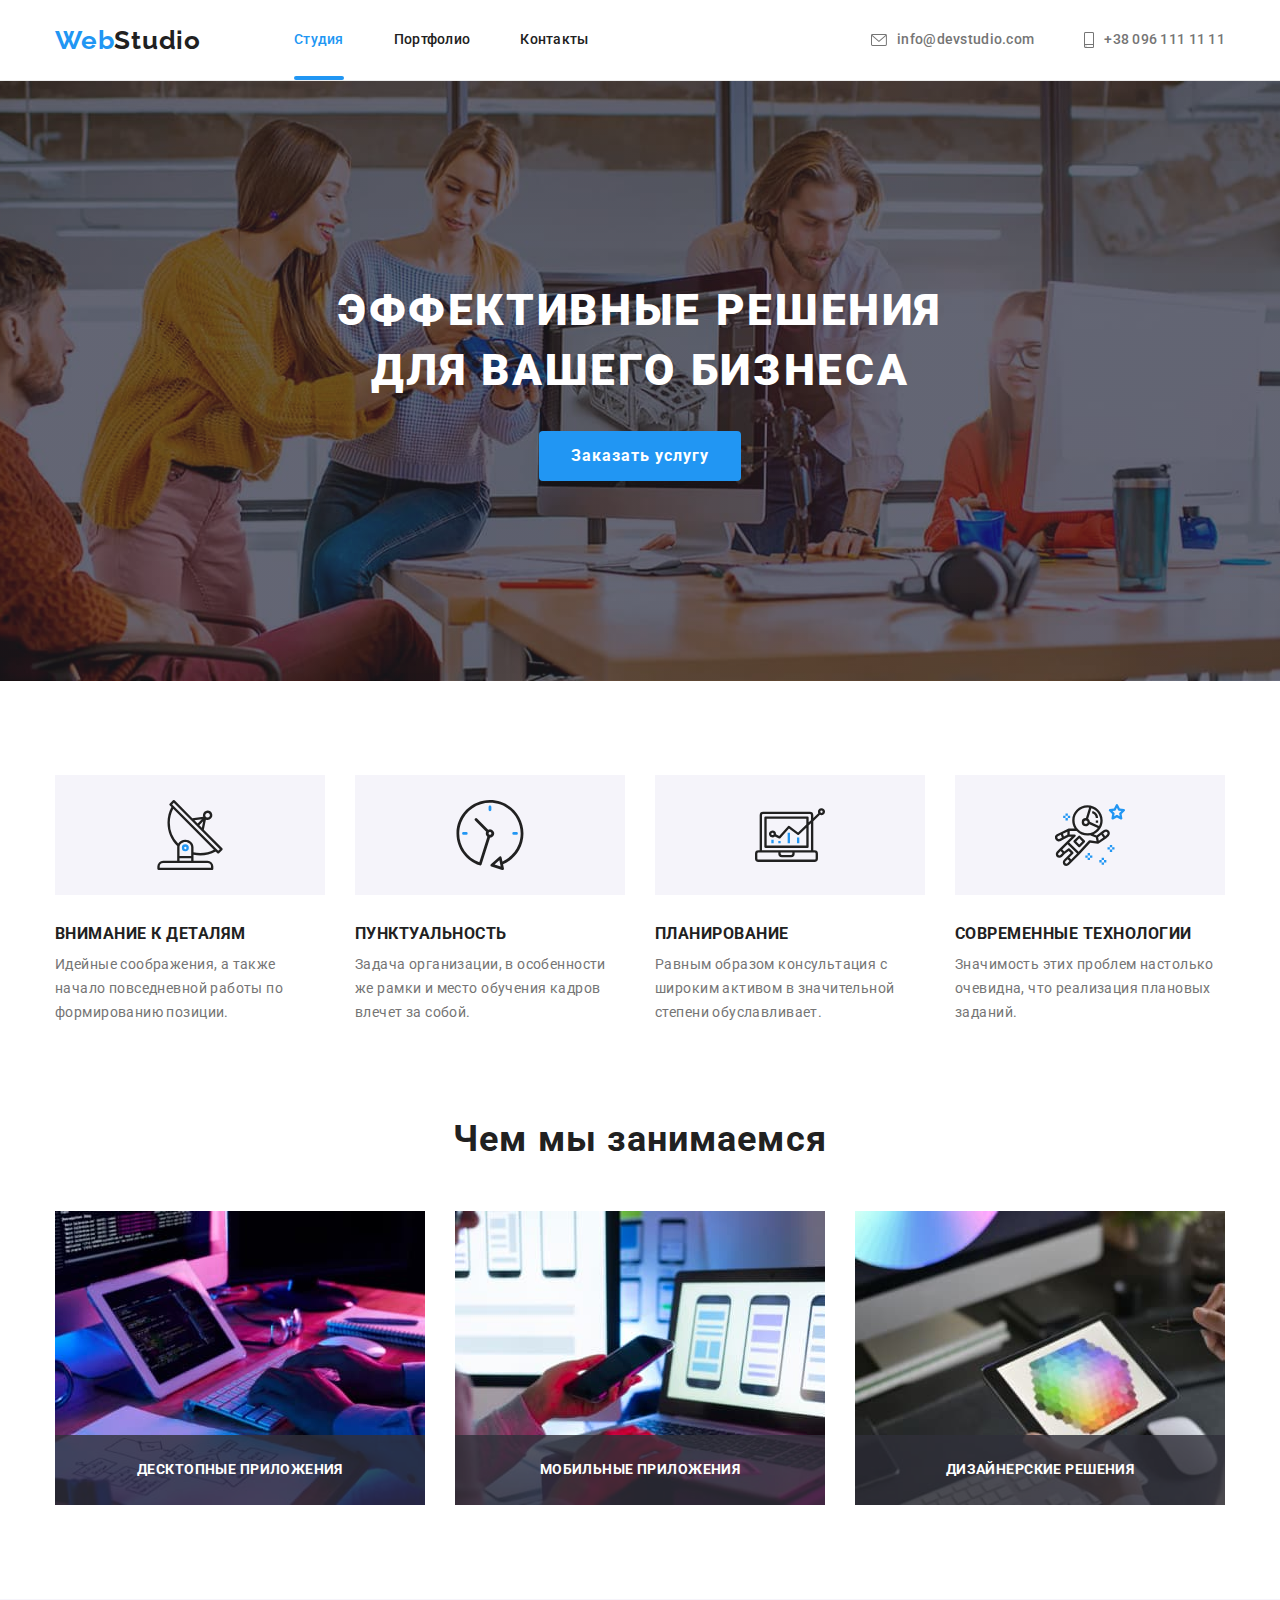
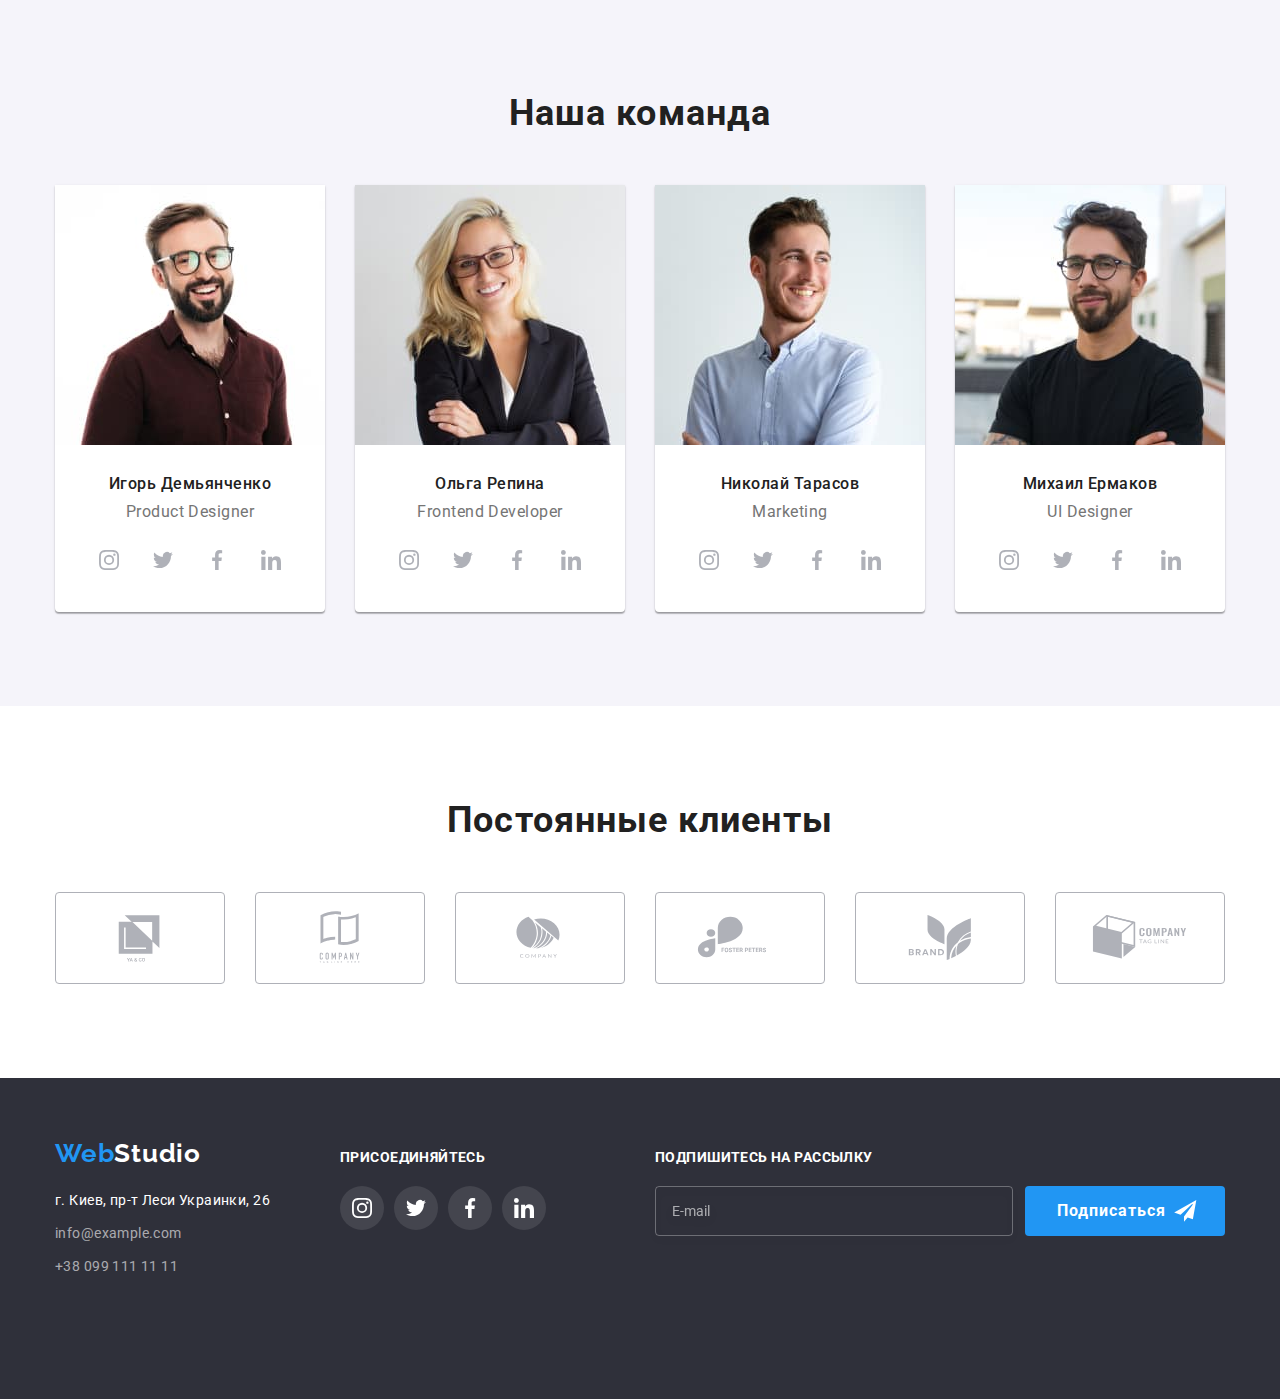
==== commit 32aaf29f: "redo hw-8" ====
--- a/index.html
+++ b/index.html
@@ -68,7 +68,7 @@
         </button>
         <ul class="mobile-menu__list list">
             <li class="mobile-menu__item">
-              <a href="./index.html" class="mobile-menu__link link">Студия</a>
+              <a href="./index.html" class="mobile-menu__link mobile-menu__link--current link">Студия</a>
             </li>
             <li class="mobile-menu__item">
               <a href="./portfolio.html" class="mobile-menu__link link">Портфолио</a>
@@ -176,6 +176,7 @@
             <li class="skills-list__item">
               <div class="skills-list__example">
                 <img
+                  srcset="./images/img1.jpg 1x, ./images/img1-2x.jpg 2x"
                   src="./images/img1.jpg"
                   alt="Десктопное приложение"
                   width="370"
@@ -186,6 +187,7 @@
             <li class="skills-list__item">
               <div class="skills-list__example">
                 <img
+                  srcset="./images/img2.jpg 1x, ./images/img2-2x.jpg 2x"
                   src="./images/img2.jpg"
                   alt="Мобильное приложение"
                   width="370"
@@ -196,6 +198,7 @@
             <li class="skills-list__item">
               <div class="skills-list__example">
               <img
+                srcset="./images/img3.jpg 1x, ./images/img3-2x.jpg 2x"
                 src="./images/img3.jpg"
                 alt="Дизайнерские задачи"
                 width="370"
@@ -211,12 +214,30 @@
           <h2 class="staff__caption">Наша команда</h2>
           <ul class="staff-list list">
             <li class="staff-list__item">
-              <img
-              srcset="./images/img4.jpg 1x, ./images/img4-2x.jpg 2x"
-              src="./images/img4.jpg"
+              <picture>
+                <source 
+                srcset="
+                ./images/staff-img/desctop-size/img1.jpg 1x, 
+                ./images/staff-img/desctop-size/img1-2x.jpg 2x"
+                media="(min-width:1200px)"
+                >
+                <source 
+                srcset="
+                ./images/staff-img/tablet-size/img1.jpg 1x, 
+                ./images/staff-img/tablet-size/img1-2x.jpg 2x"
+                media="(min-width:768px)"
+                >
+                <source 
+                srcset="
+                ./images/staff-img/mobile-size/img1.jpg 1x, 
+                ./images/staff-img/mobile-size/img1-2x.jpg 2x"
+                media="(min-width:320px)"
+                >
+                <img
+                src="./images/staff-img/tablet-size/img1.jpg"
                 alt="Первый член команды"
-                width="270"
               />
+              </picture>
               <div class="staff-list__information">
                 <h3 class="staff-list__name">Игорь Демьянченко</h3>
                 <p class="staff-list__position">Product Designer</p>
@@ -253,12 +274,30 @@
               </div>
             </li>
             <li class="staff-list__item">
-              <img
-              srcset="./images/img5.jpg 1x, ./images/img5-2x.jpg 2x"
-              src="./images/img5.jpg"
-                alt="Второй член команды"
-                width="270"
+              <picture>
+                <source 
+                srcset="
+                ./images/staff-img/desctop-size/img2.jpg 1x, 
+                ./images/staff-img/desctop-size/img2-2x.jpg 2x"
+                media="(min-width:1200px)"
+                >
+                <source 
+                srcset="
+                ./images/staff-img/tablet-size/img2.jpg 1x, 
+                ./images/staff-img/tablet-size/img2-2x.jpg 2x"
+                media="(min-width:768px)"
+                >
+                <source 
+                srcset="
+                ./images/staff-img/mobile-size/img2.jpg 1x, 
+                ./images/staff-img/mobile-size/img2-2x.jpg 2x"
+                media="(min-width:320px)"
+                >
+                <img
+                src="./images/staff-img/tablet-size/img2.jpg"
+                alt="Первый член команды"
               />
+              </picture>
               <div class="staff-list__information">
                 <h3 class="staff-list__name">Ольга Репина</h3>
                 <p class="staff-list__position">Frontend Developer</p>
@@ -295,12 +334,30 @@
               </div>
             </li>
             <li class="staff-list__item">
-              <img
-              srcset="./images/img6.jpg 1x, ./images/img6-2x.jpg 2x"
-              src="./images/img6.jpg"
-                alt="Третий член команды"
-                width="270"
+              <picture>
+                <source 
+                srcset="
+                ./images/staff-img/desctop-size/img3.jpg 1x, 
+                ./images/staff-img/desctop-size/img3-2x.jpg 2x"
+                media="(min-width:1200px)"
+                >
+                <source 
+                srcset="
+                ./images/staff-img/tablet-size/img3.jpg 1x, 
+                ./images/staff-img/tablet-size/img3-2x.jpg 2x"
+                media="(min-width:768px)"
+                >
+                <source 
+                srcset="
+                ./images/staff-img/mobile-size/img3.jpg 1x, 
+                ./images/staff-img/mobile-size/img3-2x.jpg 2x"
+                media="(min-width:320px)"
+                >
+                <img
+                src="./images/staff-img/tablet-size/img3.jpg"
+                alt="Первый член команды"
               />
+              </picture>
               <div class="staff-list__information">
                 <h3 class="staff-list__name">Николай Тарасов</h3>
                 <p class="staff-list__position">Marketing</p>
@@ -337,12 +394,30 @@
               </div>
             </li>
             <li class="staff-list__item">
-              <img
-              srcset="./images/img7.jpg 1x, ./images/img7-2x.jpg 2x"
-              src="./images/img7.jpg"
-                alt="Четвертый член команды"
-                width="270"
+              <picture>
+                <source 
+                srcset="
+                ./images/staff-img/desctop-size/img4.jpg 1x, 
+                ./images/staff-img/desctop-size/img4-2x.jpg 2x"
+                media="(min-width:1200px)"
+                >
+                <source 
+                srcset="
+                ./images/staff-img/tablet-size/img4.jpg 1x, 
+                ./images/staff-img/tablet-size/img4-2x.jpg 2x"
+                media="(min-width:768px)"
+                >
+                <source 
+                srcset="
+                ./images/staff-img/mobile-size/img4.jpg 1x, 
+                ./images/staff-img/mobile-size/img4-2x.jpg 2x"
+                media="(min-width:320px)"
+                >
+                <img
+                src="./images/staff-img/tablet-size/img4.jpg"
+                alt="Первый член команды"
               />
+              </picture>
               <div class="staff-list__information">
                 <h3 class="staff-list__name">Михаил Ермаков</h3>
                 <p class="staff-list__position">UI Designer</p>
--- a/css/main.min.css
+++ b/css/main.min.css
@@ -1,2 +1,2 @@
-:root{--secondary-text-color: #757575;--main-text-color: #212121;--accent-color: #2196f3;--primary-white-color: #ffffff;--icon-color: #afb1b8;--transition-timing-function: 250ms cubic-bezier(0.4, 0, 0.2, 1)}body{font-family:Roboto, Tahoma, sans-serif;color:var(--main-text-color);background-color:var(--primary-white-color);font-size:14px}h1,h2,h3,p{margin:0}.link{text-decoration:none}.list{list-style:none;margin:0;padding:0}img{display:block;width:100%}.visualy-hidden{display:none}.container{width:100%;padding-left:15px;padding-right:15px;margin-left:auto;margin-right:auto}@media screen and (min-width: 480px){.container{max-width:480px}}@media screen and (min-width: 768px){.container{max-width:768px}}@media screen and (min-width: 1200px){.container{max-width:1200px}}.section{padding-top:60px;padding-bottom:60px}@media screen and (min-width: 1200px){.section{padding-top:94px;padding-bottom:94px}}.logo{font-family:"Raleway";font-style:normal;font-weight:700;font-size:24px;line-height:1.17;letter-spacing:.03em;color:var(--accent-color)}@media screen and (min-width: 1200px){.logo{font-weight:700;font-size:26px;line-height:1.19;letter-spacing:.03em}}.backdrop{position:fixed;top:0;left:0;width:100%;height:100%;background-color:rgba(0,0,0,0.2);opacity:1;-webkit-transition:opacity var(--transition-timing-function);transition:opacity var(--transition-timing-function);overflow-y:auto}.backdrop.is-hidden{opacity:0;pointer-events:none;visibility:hidden}.modal{position:absolute;top:50%;left:50%;-webkit-transform:translate(-50%, -50%) scale(1);transform:translate(-50%, -50%) scale(1);width:auto;height:auto;overflow-y:scroll;background-color:var(--primary-white-color);-webkit-box-shadow:0px 1px 3px rgba(0,0,0,0.12),0px 1px 1px rgba(0,0,0,0.14),0px 2px 1px rgba(0,0,0,0.2);box-shadow:0px 1px 3px rgba(0,0,0,0.12),0px 1px 1px rgba(0,0,0,0.14),0px 2px 1px rgba(0,0,0,0.2);border-radius:4px;padding:40px;-webkit-transition:-webkit-transform var(--transition-timing-function);transition:-webkit-transform var(--transition-timing-function);transition:transform var(--transition-timing-function);transition:transform var(--transition-timing-function), -webkit-transform var(--transition-timing-function)}@media screen and (min-width: 1200px){.modal{width:528px}}.backdrop.is-hidden .modal{-webkit-transform:translate(-50%, -50%) scale(0.8);transform:translate(-50%, -50%) scale(0.8)}.modal__batton{position:absolute;top:8px;right:8px;width:30px;height:30px;padding:0;background:var(--primary-white-color);border:1px solid rgba(0,0,0,0.1);border-radius:50%;cursor:pointer;display:-webkit-box;display:-ms-flexbox;display:flex;-webkit-box-pack:center;-ms-flex-pack:center;justify-content:center;-webkit-box-align:center;-ms-flex-align:center;align-items:center}.modal__batton:hover .modal__icon,.modal__batton:focus .modal__icon{fill:var(--accent-color)}.modal__icon{display:-webkit-box;display:-ms-flexbox;display:flex;-webkit-box-pack:center;-ms-flex-pack:center;justify-content:center;-webkit-box-align:center;-ms-flex-align:center;align-items:center;-webkit-transition:fill var(--transition-timing-function);transition:fill var(--transition-timing-function)}.modal__title{font-weight:700;font-size:20px;line-height:1.5;letter-spacing:.03em;text-align:center;margin-bottom:12px}@media screen and (max-width: 1199px){.modal__title{font-weight:700;font-size:20px;line-height:1.17;letter-spacing:.03em}}.modal__input{width:100%;height:40px;border:1px solid rgba(33,33,33,0.2);border-radius:4px;padding-left:42px;outline:none;-webkit-transition:border-color var(--transition-timing-function);transition:border-color var(--transition-timing-function)}.modal__input:focus{border-color:var(--accent-color)}.modal__input:focus+.modal__input-icon{fill:var(--accent-color)}.modal__label{display:block;font-weight:400;font-size:12px;line-height:1.17;color:var(--secondary-text-color)}.modal__comment{width:100%;height:120px;border:1px solid rgba(33,33,33,0.2);border-radius:4px;margin-top:4px;padding:12px 16px;resize:none;outline:none;-webkit-transition:border-color var(--transition-timing-function);transition:border-color var(--transition-timing-function)}.modal__comment:focus{border-color:var(--accent-color)}.modal__confirm-btn{display:block;margin:auto;font-family:inherit;font-style:normal;font-weight:700;font-size:16px;line-height:1.87;letter-spacing:.06em;color:var(--primary-white-color);background-color:var(--accent-color);border:0px;border-radius:4px;cursor:pointer;padding:10px 32px;min-width:200px;-webkit-box-shadow:0px 1px 3px rgba(0,0,0,0.12),0px 1px 1px rgba(0,0,0,0.14),0px 2px 1px rgba(0,0,0,0.2);box-shadow:0px 1px 3px rgba(0,0,0,0.12),0px 1px 1px rgba(0,0,0,0.14),0px 2px 1px rgba(0,0,0,0.2);-webkit-transition:background-color var(--transition-timing-function);transition:background-color var(--transition-timing-function)}.modal__confirm-btn:hover,.modal__confirm-btn:focus{background-color:#188ce8}.modal__input-wraper{display:block;position:relative;margin-top:4px}.modal__input-icon{position:absolute;left:15px;top:50%;-webkit-transform:translateY(-50%);transform:translateY(-50%);-webkit-transition:fill var(--transition-timing-function);transition:fill var(--transition-timing-function)}.modal__field{margin-bottom:10px}.modal__field:last-child{margin-bottom:20px}.modal__field-check{margin-bottom:30px}.modal__check-text{font-weight:400;font-size:8px;line-height:1.16;color:var(--secondary-text-color);display:-webkit-box;display:-ms-flexbox;display:flex;-webkit-box-pack:center;-ms-flex-pack:center;justify-content:center;-webkit-box-align:center;-ms-flex-align:center;align-items:center}@media screen and (min-width: 1200px){.modal__check-text{font-weight:400;font-size:14px;line-height:1.71}}.modal__check-text span{width:16px;height:15px;border:2px solid #000000;border-radius:3px;display:-webkit-box;display:-ms-flexbox;display:flex;-webkit-box-pack:center;-ms-flex-pack:center;justify-content:center;-webkit-box-align:center;-ms-flex-align:center;align-items:center;margin-right:9px}.modal__check-icon{fill:transparent;width:11px;height:13px}@media screen and (max-width: 479px){.modal__check-icon{font-weight:400;font-size:14px;line-height:1.71}}.modal__check:checked+.modal__check-text .modal__check-wrap{background-color:var(--accent-color);border:none;-webkit-transition:fill var(--transition-timing-function);transition:fill var(--transition-timing-function)}.modal__check:checked+.modal__check-text .modal__check-icon{fill:var(--primary-white-color)}.modal__policy{font-weight:400;font-size:8px;line-height:1.16;color:var(--accent-color);margin-left:4px}@media screen and (min-width: 1200px){.modal__policy{font-weight:400;font-size:14px;line-height:1.71}}.modal__input-hidden{position:absolute;white-space:nowrap;width:1px;height:1px;overflow:hidden;border:0;padding:0;clip:rect(0 0 0 0);-webkit-clip-path:inset(50%);clip-path:inset(50%);margin:-1px}.mobile-menu{position:fixed;z-index:1;top:0;left:0;background-color:var(--primary-white-color);width:100vw;height:100vh;padding-top:48px;padding-bottom:48px}.mobile-menu .container{display:-webkit-box;display:-ms-flexbox;display:flex;-webkit-box-orient:vertical;-webkit-box-direction:normal;-ms-flex-direction:column;flex-direction:column;height:100%;-webkit-box-pack:justify;-ms-flex-pack:justify;justify-content:space-between;padding-left:40px;overflow-y:auto}.mobile-menu-btn{display:block;position:absolute;top:10px;right:15px;width:40px;height:40px;padding:0;background:var(--primary-white-color);border:none;cursor:pointer;display:-webkit-box;display:-ms-flexbox;display:flex;-webkit-box-pack:center;-ms-flex-pack:center;justify-content:center;-webkit-box-align:center;-ms-flex-align:center;align-items:center}.mobile-menu-btn:hover .modal__icon,.mobile-menu-btn:focus .modal__icon{fill:var(--accent-color)}.mobile-menu__item:not(:last-child){margin-bottom:32px}.mobile-menu__link{font-weight:500;font-size:40px;line-height:1.17;letter-spacing:.02em;color:inherit;-webkit-transition:color var(--transition-timing-function);transition:color var(--transition-timing-function)}.mobile-menu__link:hover,.mobile-menu__link:focus,.mobile-menu__link:active,.mobile-menu__link--current{color:var(--accent-color)}.mobile-menu__tel{display:block;margin-bottom:32px;font-weight:500;font-size:34px;line-height:1.17;letter-spacing:.02em;color:var(--secondary-text-color);-webkit-transition:color var(--transition-timing-function);transition:color var(--transition-timing-function)}.mobile-menu__tel:hover,.mobile-menu__tel:focus{color:var(--accent-color)}.mobile-menu__mail{display:block;margin-bottom:64px;font-weight:500;font-size:24px;line-height:1.16;letter-spacing:.02em;color:var(--secondary-text-color);-webkit-transition:color var(--transition-timing-function);transition:color var(--transition-timing-function)}.mobile-menu__mail:hover,.mobile-menu__mail:focus{color:var(--accent-color)}.mobile-menu__soc-list{display:-webkit-box;display:-ms-flexbox;display:flex;-ms-flex-wrap:wrap;flex-wrap:wrap}.mobile-menu__soc-item{position:relative}.mobile-menu__soc-item:not(:last-child){margin-right:20px}.mobile-menu__soc-item:not(:first-child)::after{content:"";position:absolute;width:1px;height:3.5vh;background-color:var(--main-text-color);top:0;left:-10px}.mobile-menu__soc-link{font-weight:500;font-size:3vw;line-height:1.12;letter-spacing:.02em;color:var(--secondary-text-color);-webkit-transition:color var(--transition-timing-function);transition:color var(--transition-timing-function)}.mobile-menu__soc-link:hover,.mobile-menu__soc-link:focus{color:var(--accent-color)}.mobile-menu.is-hidden{opacity:0;pointer-events:none;visibility:hidden}.no-scroll{overflow:hidden}.header{border-bottom:1px solid #ececec}.header__logo--black{color:var(--main-text-color)}.header__logo{margin-right:93px}.header__container{display:-webkit-box;display:-ms-flexbox;display:flex;-webkit-box-align:center;-ms-flex-align:center;align-items:center}@media screen and (max-width: 767px){.header__container{height:60px;-webkit-box-pack:justify;-ms-flex-pack:justify;justify-content:space-between}}.header-btn{margin-left:auto;background:var(--primary-white-color);border:none;cursor:pointer;display:-webkit-box;display:-ms-flexbox;display:flex;-webkit-box-pack:center;-ms-flex-pack:center;justify-content:center;-webkit-box-align:center;-ms-flex-align:center;align-items:center}.header-btn:hover .header__icon,.header-btn:focus .header__icon{fill:var(--accent-color)}@media screen and (min-width: 768px){.header-btn{display:none}}.header__icon{display:-webkit-box;display:-ms-flexbox;display:flex;-webkit-box-pack:center;-ms-flex-pack:center;justify-content:center;-webkit-box-align:center;-ms-flex-align:center;align-items:center;-webkit-transition:fill var(--transition-timing-function);transition:fill var(--transition-timing-function)}.menu-list{display:none}@media screen and (min-width: 768px){.menu-list{display:-webkit-box;display:-ms-flexbox;display:flex}}.menu-list__link--current{position:relative}.menu-list__link--current::after{content:"";position:absolute;bottom:0;width:100%;height:4px;border-radius:2px;display:block;background-color:var(--accent-color)}.menu-list__item:not(:last-child){margin-right:50px}.menu-list__link{display:block;padding-top:32px;padding-bottom:32px;font-weight:500;font-size:14px;line-height:1.14;letter-spacing:.02em;color:inherit;-webkit-transition:color var(--transition-timing-function);transition:color var(--transition-timing-function)}.menu-list__link:hover,.menu-list__link:focus,.menu-list__link:active,.menu-list__link--current{color:var(--accent-color)}.contact{display:none}@media screen and (min-width: 768px){.contact{display:block}}@media screen and (min-width: 1200px){.contact{display:-webkit-box;display:-ms-flexbox;display:flex}}.header__contact{margin-left:auto}.contact__tel,.contact__mail{font-weight:500;font-size:14px;line-height:1.14;letter-spacing:.02em;color:var(--secondary-text-color);-webkit-transition:color var(--transition-timing-function);transition:color var(--transition-timing-function)}.contact__tel:hover,.contact__tel:focus,.contact__mail:hover,.contact__mail:focus{color:var(--accent-color)}.contact__tel:hover .contact__icon,.contact__tel:focus .contact__icon,.contact__mail:hover .contact__icon,.contact__mail:focus .contact__icon{fill:var(--accent-color)}@media screen and (min-width: 1200px){.contact__tel,.contact__mail{display:-webkit-box;display:-ms-flexbox;display:flex;-webkit-box-pack:center;-ms-flex-pack:center;justify-content:center;-webkit-box-align:center;-ms-flex-align:center;align-items:center;padding-top:32px;padding-bottom:32px}}@media screen and (min-width: 768px) and (max-width: 1199px){.contact__mail{margin-bottom:10px}}.contact__icon{margin-right:10px;fill:var(--secondary-text-color);-webkit-transition:fill var(--transition-timing-function);transition:fill var(--transition-timing-function)}@media screen and (min-width: 1200px){.contact__item:not(:last-child){margin-right:50px}}.hero{background-color:#2f303a;text-align:center;padding-top:118px;padding-bottom:118px;background-image:-webkit-gradient(linear, left top, left bottom, from(rgba(47,48,58,0.4)), to(rgba(47,48,58,0.4))),url(../images/hero-bg_mob.jpg);background-image:linear-gradient(rgba(47,48,58,0.4), rgba(47,48,58,0.4)),url(../images/hero-bg_mob.jpg);background-position:center;background-size:cover}@media (min-device-pixel-ratio: 2), (-webkit-min-device-pixel-ratio: 2), (min-resolution: 192dpi), (min-resolution: 2dppx){.hero{background-image:-webkit-gradient(linear, left top, left bottom, from(rgba(47,48,58,0.4)), to(rgba(47,48,58,0.4))),url(../images/hero-bg_mob-2x.jpg);background-image:linear-gradient(rgba(47,48,58,0.4), rgba(47,48,58,0.4)),url(../images/hero-bg_mob-2x.jpg)}}@media screen and (min-width: 768px){.hero{background-image:-webkit-gradient(linear, left top, left bottom, from(rgba(47,48,58,0.4)), to(rgba(47,48,58,0.4))),url(../images/hero-bg_tab.jpg);background-image:linear-gradient(rgba(47,48,58,0.4), rgba(47,48,58,0.4)),url(../images/hero-bg_tab.jpg)}}@media screen and (min-width: 768px) and (min-device-pixel-ratio: 2), screen and (min-width: 768px) and (-webkit-min-device-pixel-ratio: 2), screen and (min-width: 768px) and (min-resolution: 192dpi), screen and (min-width: 768px) and (min-resolution: 2dppx){.hero{background-image:-webkit-gradient(linear, left top, left bottom, from(rgba(47,48,58,0.4)), to(rgba(47,48,58,0.4))),url(../images/hero-bg_tab-2x.jpg);background-image:linear-gradient(rgba(47,48,58,0.4), rgba(47,48,58,0.4)),url(../images/hero-bg_tab-2x.jpg)}}@media screen and (min-width: 1200px){.hero{background-image:-webkit-gradient(linear, left top, left bottom, from(rgba(47,48,58,0.4)), to(rgba(47,48,58,0.4))),url(../images/hero-bg.jpg);background-image:linear-gradient(rgba(47,48,58,0.4), rgba(47,48,58,0.4)),url(../images/hero-bg.jpg);padding-top:200px;padding-bottom:200px}}@media screen and (min-width: 1200px) and (min-device-pixel-ratio: 2), screen and (min-width: 1200px) and (-webkit-min-device-pixel-ratio: 2), screen and (min-width: 1200px) and (min-resolution: 192dpi), screen and (min-width: 1200px) and (min-resolution: 2dppx){.hero{background-image:-webkit-gradient(linear, left top, left bottom, from(rgba(47,48,58,0.4)), to(rgba(47,48,58,0.4))),url(../images/hero-bg-2x.jpg);background-image:linear-gradient(rgba(47,48,58,0.4), rgba(47,48,58,0.4)),url(../images/hero-bg-2x.jpg)}}.hero__text{max-width:360px;font-weight:900;font-size:26px;line-height:1.61;letter-spacing:.06em;text-transform:uppercase;color:var(--primary-white-color);margin:0 auto 30px auto}@media screen and (min-width: 1200px){.hero__text{font-weight:900;font-size:44px;line-height:1.36;letter-spacing:.06em;max-width:696px}}.hero__btn{display:inline-block;font-family:inherit;font-style:normal;font-weight:700;font-size:16px;line-height:1.87;letter-spacing:.06em;color:var(--primary-white-color);background-color:var(--accent-color);border:0px;border-radius:4px;cursor:pointer;padding:10px 32px;min-width:200px;-webkit-transition:background-color var(--transition-timing-function);transition:background-color var(--transition-timing-function)}.hero__btn:hover,.hero__btn:focus{background-color:#188ce8}.making__list{display:block;margin-bottom:-30px}@media screen and (min-width: 768px){.making__list{display:-webkit-box;display:-ms-flexbox;display:flex;-ms-flex-wrap:wrap;flex-wrap:wrap}}@media screen and (min-width: 1200px){.making__list{margin-left:-15px;margin-right:-15px}}.making__item{margin-bottom:30px}@media screen and (min-width: 768px){.making__item{margin-left:15px;margin-right:15px;width:calc(100% / 2 - 30px)}}@media screen and (min-width: 1200px){.making__item{width:calc(100% / 4 - 30px)}}.making__background{height:120px;background-color:#f5f4fa;margin-bottom:30px;display:-webkit-box;display:-ms-flexbox;display:flex;-webkit-box-pack:center;-ms-flex-pack:center;justify-content:center;-webkit-box-align:center;-ms-flex-align:center;align-items:center}.making__caption{margin-top:0;margin-bottom:10px;font-weight:700;line-height:1.14;letter-spacing:.03em;text-transform:uppercase;color:inherit}@media screen and (max-width: 767px){.making__caption{text-align:center}}.making__clarification{margin-top:0;font-weight:400;line-height:1.71;letter-spacing:.03em;color:var(--secondary-text-color)}.skills{padding-top:0}@media screen and (max-width: 1199px){.skills{display:none}}.skills-list{display:-webkit-box;display:-ms-flexbox;display:flex}.skills-list__item{position:relative}.skills-list__example{position:relative;bottom:0;width:100%;height:100%}.skills-list__text{position:absolute;bottom:0;padding-top:27px;padding-bottom:27px;width:370px;height:70px;font-style:normal;font-weight:700;font-size:14px;line-height:1.1;letter-spacing:.03em;text-align:center;text-transform:uppercase;color:var(--primary-white-color);background-color:rgba(47,48,58,0.8)}.skills-list__item+.skills-list__item{margin-left:30px}.skills__caption{font-weight:700;font-size:36px;line-height:1.16;letter-spacing:.03em;margin-top:0;margin-bottom:50px;text-align:center}.staff{background-color:#f5f4fa}.staff__caption{margin-top:0;margin-bottom:30px;font-weight:700;font-size:28px;line-height:1.17;letter-spacing:.03em;text-align:center}@media screen and (min-width: 1200px){.staff__caption{margin-bottom:50px;font-weight:700;font-size:36px;line-height:1.16;letter-spacing:.03em}}.staff-list{display:block;margin-bottom:-30px}@media screen and (min-width: 768px){.staff-list{display:-webkit-box;display:-ms-flexbox;display:flex;-ms-flex-wrap:wrap;flex-wrap:wrap}}@media screen and (min-width: 1200px){.staff-list{margin-left:-15px;margin-right:-15px}}.staff-list__item{background-color:var(--primary-white-color);-webkit-box-shadow:0px 1px 3px rgba(0,0,0,0.12),0px 1px 1px rgba(0,0,0,0.14),0px 2px 1px rgba(0,0,0,0.2);box-shadow:0px 1px 3px rgba(0,0,0,0.12),0px 1px 1px rgba(0,0,0,0.14),0px 2px 1px rgba(0,0,0,0.2);border-radius:0px 0px 4px 4px;margin-bottom:30px}@media screen and (min-width: 768px){.staff-list__item{margin-left:15px;margin-right:15px;width:calc(100% / 2 - 30px)}}@media screen and (min-width: 1200px){.staff-list__item{width:calc(100% / 4 - 30px)}}.staff-list__name{margin-top:0;margin-bottom:10px;font-weight:500;font-size:16px;line-height:1.18;letter-spacing:.03em;text-align:center;color:inherit}.staff-list__position{margin-top:0;margin-bottom:16px;font-weight:400;font-size:16px;line-height:1.18;letter-spacing:.03em;text-align:center;color:var(--secondary-text-color)}.staff-list__information{padding-top:30px;padding-bottom:30px}.staff-list__networks{display:-webkit-box;display:-ms-flexbox;display:flex;-webkit-box-pack:center;-ms-flex-pack:center;justify-content:center}.staff-list__service+.staff-list__service{margin-left:10px}.staff-list__service-link{width:44px;height:44px;border-radius:50%;background-color:var(--primary-white-color);display:-webkit-box;display:-ms-flexbox;display:flex;-webkit-box-pack:center;-ms-flex-pack:center;justify-content:center;-webkit-box-align:center;-ms-flex-align:center;align-items:center;-webkit-transition:background-color var(--transition-timing-function);transition:background-color var(--transition-timing-function)}.staff-list__service-link:hover,.staff-list__service-link:focus{background-color:var(--accent-color)}.staff-list__service-link:hover .staff-list__icon,.staff-list__service-link:focus .staff-list__icon{fill:var(--primary-white-color)}.staff-list__icon{fill:var(--icon-color);-webkit-transition:fill var(--transition-timing-function);transition:fill var(--transition-timing-function)}.clients__caption{font-weight:700;font-size:28px;line-height:1.17;letter-spacing:.03em;margin-top:0;margin-bottom:30px;text-align:center;-webkit-box-pack:center;-ms-flex-pack:center;justify-content:center}@media screen and (min-width: 1200px){.clients__caption{font-weight:700;font-size:36px;line-height:1.16;letter-spacing:.03em;margin-bottom:50px}}.clients-list{display:-webkit-box;display:-ms-flexbox;display:flex;-ms-flex-wrap:wrap;flex-wrap:wrap;margin-bottom:-30px;margin-left:-15px;margin-right:-15px}@media screen and (min-width: 1200px){.clients-list{-webkit-box-pack:center;-ms-flex-pack:center;justify-content:center;-ms-flex-wrap:nowrap;flex-wrap:nowrap}}.clients-list__item{margin-left:15px;margin-right:15px;width:calc(100% / 2 - 30px);margin-bottom:30px}@media screen and (min-width: 768px){.clients-list__item{width:calc(100% / 3 - 30px)}}.clients-list__link{height:92px;border:1px solid var(--icon-color);-webkit-box-sizing:border-box;box-sizing:border-box;border-radius:4px;fill:var(--icon-color);display:-webkit-box;display:-ms-flexbox;display:flex;-webkit-box-pack:center;-ms-flex-pack:center;justify-content:center;-webkit-box-align:center;-ms-flex-align:center;align-items:center;-webkit-transition:fill var(--transition-timing-function),border-color var(--transition-timing-function);transition:fill var(--transition-timing-function),border-color var(--transition-timing-function)}.clients-list__link:hover,.clients-list__link:focus{fill:var(--accent-color);border-color:var(--accent-color)}.clients-list__link:hover .clients-list__item{fill:var(--accent-color)}.footer{background-color:#2f303a;padding-top:60px;padding-bottom:60px}.footer__container{display:block}@media screen and (min-width: 1200px){.footer__container{display:-webkit-box;display:-ms-flexbox;display:flex;-webkit-box-align:baseline;-ms-flex-align:baseline;align-items:baseline;-webkit-box-pack:justify;-ms-flex-pack:justify;justify-content:space-between}}@media screen and (max-width: 1199px){.footer__links{text-align:center}}.footer__logo{display:block;margin-bottom:20px;margin-left:auto;margin-right:auto}.footer__logo--white{font-weight:700;font-size:26px;line-height:1.19;letter-spacing:.03em;color:var(--primary-white-color)}.footer__address{font-style:normal}.footer__network{margin-bottom:60px}@media screen and (min-width: 1200px){.footer__network{margin-left:70px}}.footer__wrap{display:block}@media screen and (min-width: 768px){.footer__wrap{display:-webkit-box;display:-ms-flexbox;display:flex;-ms-flex-pack:distribute;justify-content:space-around;-webkit-box-align:baseline;-ms-flex-align:baseline;align-items:baseline}}.address-list__street{font-weight:400;font-size:14px;line-height:1.71;letter-spacing:.03em;color:var(--primary-white-color)}.address-list__mail,.address-list__tel{font-weight:400;font-size:14px;line-height:1.71;letter-spacing:.03em;color:rgba(255,255,255,0.6);-webkit-transition:color var(--transition-timing-function);transition:color var(--transition-timing-function)}.address-list__mail:hover,.address-list__mail:focus,.address-list__tel:hover,.address-list__tel:focus{color:var(--accent-color)}.address-list__item:not(:last-child){margin-bottom:8px}@media screen and (min-width: 1200px){.address-list__item:not(:last-child){margin-bottom:9px}}.address-list{margin-bottom:60px}.company-networks__list{display:-webkit-box;display:-ms-flexbox;display:flex;-webkit-box-pack:center;-ms-flex-pack:center;justify-content:center}.company-networks__item+.company-networks__item{margin-left:10px}.company-networks__icon{fill:var(--primary-white-color)}.company-networks__text{margin-top:0;margin-bottom:20px;font-weight:700;font-size:14px;line-height:1.14;letter-spacing:.03em;text-transform:uppercase;color:var(--primary-white-color)}@media screen and (max-width: 1199px){.company-networks__text{text-align:center}}.company-networks__link{width:44px;height:44px;border-radius:50%;background-color:rgba(255,255,255,0.1);display:-webkit-box;display:-ms-flexbox;display:flex;-webkit-box-pack:center;-ms-flex-pack:center;justify-content:center;-webkit-box-align:center;-ms-flex-align:center;align-items:center;-webkit-transition:background-color var(--transition-timing-function);transition:background-color var(--transition-timing-function)}.company-networks__link:hover,.company-networks__link:focus{background-color:var(--accent-color)}@media screen and (min-width: 1200px){.subscribe{margin-left:93px}}.subscribe__title{margin-top:0;margin-bottom:20px;font-weight:700;line-height:1.14;letter-spacing:.03em;text-transform:uppercase;color:var(--primary-white-color)}@media screen and (max-width: 1199px){.subscribe__title{text-align:center}}.subscribe__form{margin-top:20px}@media screen and (min-width: 1200px){.subscribe__form{display:-webkit-box;display:-ms-flexbox;display:flex}}.subscribe__input{display:block;margin:0 auto 20px auto;width:100%;height:50px;-webkit-box-sizing:border-box;box-sizing:border-box;border:1px solid rgba(255,255,255,0.3);-webkit-filter:drop-shadow(0px 4px 4px rgba(0,0,0,0.15));filter:drop-shadow(0px 4px 4px rgba(0,0,0,0.15));border-radius:4px;padding:15px 16px;background-color:inherit;color:var(--primary-white-color)}.subscribe__input::-webkit-input-placeholder{color:rgba(255,255,255,0.6)}.subscribe__input:-ms-input-placeholder{color:rgba(255,255,255,0.6)}.subscribe__input::-ms-input-placeholder{color:rgba(255,255,255,0.6)}.subscribe__input::placeholder{color:rgba(255,255,255,0.6)}@media screen and (min-width: 768px){.subscribe__input{width:450px}}@media screen and (min-width: 1200px){.subscribe__input{width:358px;margin-right:12px;margin-left:0}}.subscribe__btn{display:block;margin-left:auto;margin-right:auto;width:200px;height:50px;font-family:inherit;font-style:normal;font-weight:700;font-size:16px;line-height:1.87;letter-spacing:.06em;color:var(--primary-white-color);background-color:var(--accent-color);border:0px;border-radius:4px;cursor:pointer;padding:10px 32px;position:relative;text-align:left;-webkit-transition:background-color var(--transition-timing-function);transition:background-color var(--transition-timing-function)}.subscribe__btn:hover,.subscribe__btn:focus{background-color:#188ce8}@media screen and (min-width: 1200px){.subscribe__btn{display:inline-block}}.subscribe__icon{position:absolute;right:28px;top:50%;-webkit-transform:translateY(-50%);transform:translateY(-50%)}.sorting-btns{display:-webkit-box;display:-ms-flexbox;display:flex;-webkit-box-pack:center;-ms-flex-pack:center;justify-content:center}@media screen and (max-width: 767px){.sorting-btns{-ms-flex-wrap:wrap;flex-wrap:wrap;-webkit-box-pack:start;-ms-flex-pack:start;justify-content:flex-start}}.sorting-btns__portfolio{margin-bottom:50px}@media screen and (max-width: 767px){.sorting-btns__portfolio{margin-top:-15px}}.sorting-btns__button{font-family:inherit;font-style:normal;font-weight:500;font-size:16px;line-height:1.62;letter-spacing:.03em;color:var(--main-text-color);background-color:#f5f4fa;border-radius:4px;border:0;cursor:pointer;padding:6px 22px;-webkit-transition:color var(--transition-timing-function),background-color var(--transition-timing-function),-webkit-box-shadow var(--transition-timing-function);transition:color var(--transition-timing-function),background-color var(--transition-timing-function),-webkit-box-shadow var(--transition-timing-function);transition:color var(--transition-timing-function),box-shadow var(--transition-timing-function),background-color var(--transition-timing-function);transition:color var(--transition-timing-function),box-shadow var(--transition-timing-function),background-color var(--transition-timing-function),-webkit-box-shadow var(--transition-timing-function)}.sorting-btns__button--current,.sorting-btns__button:hover,.sorting-btns__button:focus{color:var(--primary-white-color);background-color:var(--accent-color);-webkit-box-shadow:0px 3px 1px rgba(0,0,0,0.1),0px 1px 2px rgba(0,0,0,0.08),0px 2px 2px rgba(0,0,0,0.12);box-shadow:0px 3px 1px rgba(0,0,0,0.1),0px 1px 2px rgba(0,0,0,0.08),0px 2px 2px rgba(0,0,0,0.12)}@media screen and (max-width: 767px){.sorting-btns__button{margin-top:15px}}.sorting-btns__item:not(:last-child){margin-right:8px}.portfolio-sample{display:block;margin-bottom:-30px}@media screen and (min-width: 768px){.portfolio-sample{display:-webkit-box;display:-ms-flexbox;display:flex;-ms-flex-wrap:wrap;flex-wrap:wrap;margin-left:-15px;margin-right:-15px}}.portfolio-sample__item{margin-bottom:30px}@media screen and (min-width: 768px) and (max-width: 1199px){.portfolio-sample__item:nth-child(1) .portfolio-sample__information{padding-bottom:56px}}@media screen and (min-width: 768px){.portfolio-sample__item{margin-left:15px;margin-right:15px;width:calc(100% / 2 - 30px)}}@media screen and (min-width: 1200px){.portfolio-sample__item{margin-left:15px;margin-right:15px;width:calc(100% / 3 - 30px)}}.portfolio-sample__link{display:block;background:var(--primary-white-color);-webkit-transition:-webkit-box-shadow 250ms cubic-bezier(0.4, 0, 0.2, 1);transition:-webkit-box-shadow 250ms cubic-bezier(0.4, 0, 0.2, 1);transition:box-shadow 250ms cubic-bezier(0.4, 0, 0.2, 1);transition:box-shadow 250ms cubic-bezier(0.4, 0, 0.2, 1), -webkit-box-shadow 250ms cubic-bezier(0.4, 0, 0.2, 1)}.portfolio-sample__link:hover,.portfolio-sample__link:focus{-webkit-box-shadow:0px 1px 1px rgba(0,0,0,0.12),0px 4px 4px rgba(0,0,0,0.06),1px 4px 6px rgba(0,0,0,0.16);box-shadow:0px 1px 1px rgba(0,0,0,0.12),0px 4px 4px rgba(0,0,0,0.06),1px 4px 6px rgba(0,0,0,0.16)}.portfolio-sample__link:hover .portfolio-sample__overlay,.portfolio-sample__link:focus .portfolio-sample__overlay{-webkit-transform:translateY(0);transform:translateY(0)}.portfolio-sample__name{margin-top:0;margin-bottom:4px;font-weight:700;font-size:18px;line-height:2;letter-spacing:.06em;color:var(--main-text-color)}.portfolio-sample__type{margin-top:0;margin-bottom:0;font-weight:400;font-size:16px;line-height:1.87;letter-spacing:.03em;color:var(--secondary-text-color)}.portfolio-sample__thumb{position:relative;overflow:hidden}.portfolio-sample__overlay{position:absolute;top:0;left:0;width:100%;height:100%;background-color:rgba(33,150,243,0.9);-webkit-transform:translateY(100%);transform:translateY(100%);-webkit-transition:-webkit-transform var(--transition-timing-function);transition:-webkit-transform var(--transition-timing-function);transition:transform var(--transition-timing-function);transition:transform var(--transition-timing-function), -webkit-transform var(--transition-timing-function)}.portfolio-sample__overlay-text{font-weight:400;font-size:18px;line-height:1.55;letter-spacing:.03em;color:var(--primary-white-color);padding:63px 24px;margin:0}.portfolio-sample__information{padding:20px 24px;border-bottom:1px solid #eeeeee;border-right:1px solid #eeeeee;border-left:1px solid #eeeeee}
+:root{--secondary-text-color: #757575;--main-text-color: #212121;--accent-color: #2196f3;--primary-white-color: #ffffff;--icon-color: #afb1b8;--transition-timing-function: 250ms cubic-bezier(0.4, 0, 0.2, 1)}body{font-family:Roboto, Tahoma, sans-serif;color:var(--main-text-color);background-color:var(--primary-white-color);font-size:14px}h1,h2,h3,p{margin:0}.link{text-decoration:none}.list{list-style:none;margin:0;padding:0}img{display:block;width:100%}.visualy-hidden{display:none}.container{width:100%;padding-left:15px;padding-right:15px;margin-left:auto;margin-right:auto}@media screen and (min-width: 480px){.container{max-width:480px}}@media screen and (min-width: 768px){.container{max-width:768px}}@media screen and (min-width: 1200px){.container{max-width:1200px}}.section{padding-top:60px;padding-bottom:60px}@media screen and (min-width: 1200px){.section{padding-top:94px;padding-bottom:94px}}.logo{font-family:"Raleway";font-style:normal;font-weight:700;font-size:24px;line-height:1.17;letter-spacing:.03em;color:var(--accent-color)}@media screen and (min-width: 1200px){.logo{font-weight:700;font-size:26px;line-height:1.19;letter-spacing:.03em}}.backdrop{position:fixed;top:0;left:0;width:100%;height:100%;background-color:rgba(0,0,0,0.2);opacity:1;-webkit-transition:opacity var(--transition-timing-function);transition:opacity var(--transition-timing-function);overflow-y:auto}.backdrop.is-hidden{opacity:0;pointer-events:none;visibility:hidden}.modal{position:absolute;top:50%;left:50%;-webkit-transform:translate(-50%, -50%) scale(1);transform:translate(-50%, -50%) scale(1);width:auto;height:auto;overflow-y:scroll;background-color:var(--primary-white-color);-webkit-box-shadow:0px 1px 3px rgba(0,0,0,0.12),0px 1px 1px rgba(0,0,0,0.14),0px 2px 1px rgba(0,0,0,0.2);box-shadow:0px 1px 3px rgba(0,0,0,0.12),0px 1px 1px rgba(0,0,0,0.14),0px 2px 1px rgba(0,0,0,0.2);border-radius:4px;padding:40px;-webkit-transition:-webkit-transform var(--transition-timing-function);transition:-webkit-transform var(--transition-timing-function);transition:transform var(--transition-timing-function);transition:transform var(--transition-timing-function), -webkit-transform var(--transition-timing-function)}@media screen and (min-width: 1200px){.modal{width:528px}}.backdrop.is-hidden .modal{-webkit-transform:translate(-50%, -50%) scale(0.8);transform:translate(-50%, -50%) scale(0.8)}.modal__batton{position:absolute;top:8px;right:8px;width:30px;height:30px;padding:0;background:var(--primary-white-color);border:1px solid rgba(0,0,0,0.1);border-radius:50%;cursor:pointer;display:-webkit-box;display:-ms-flexbox;display:flex;-webkit-box-pack:center;-ms-flex-pack:center;justify-content:center;-webkit-box-align:center;-ms-flex-align:center;align-items:center}.modal__batton:hover .modal__icon,.modal__batton:focus .modal__icon{fill:var(--accent-color)}.modal__icon{display:-webkit-box;display:-ms-flexbox;display:flex;-webkit-box-pack:center;-ms-flex-pack:center;justify-content:center;-webkit-box-align:center;-ms-flex-align:center;align-items:center;-webkit-transition:fill var(--transition-timing-function);transition:fill var(--transition-timing-function)}.modal__title{font-weight:700;font-size:20px;line-height:1.5;letter-spacing:.03em;text-align:center;margin-bottom:12px}@media screen and (max-width: 1199px){.modal__title{font-weight:700;font-size:20px;line-height:1.17;letter-spacing:.03em}}.modal__input{width:100%;height:40px;border:1px solid rgba(33,33,33,0.2);border-radius:4px;padding-left:42px;outline:none;-webkit-transition:border-color var(--transition-timing-function);transition:border-color var(--transition-timing-function)}.modal__input:focus{border-color:var(--accent-color)}.modal__input:focus+.modal__input-icon{fill:var(--accent-color)}.modal__label{display:block;font-weight:400;font-size:12px;line-height:1.17;color:var(--secondary-text-color)}.modal__comment{width:100%;height:120px;border:1px solid rgba(33,33,33,0.2);border-radius:4px;margin-top:4px;padding:12px 16px;resize:none;outline:none;-webkit-transition:border-color var(--transition-timing-function);transition:border-color var(--transition-timing-function)}.modal__comment:focus{border-color:var(--accent-color)}.modal__confirm-btn{display:block;margin:auto;font-family:inherit;font-style:normal;font-weight:700;font-size:16px;line-height:1.87;letter-spacing:.06em;color:var(--primary-white-color);background-color:var(--accent-color);border:0px;border-radius:4px;cursor:pointer;padding:10px 32px;min-width:200px;-webkit-box-shadow:0px 1px 3px rgba(0,0,0,0.12),0px 1px 1px rgba(0,0,0,0.14),0px 2px 1px rgba(0,0,0,0.2);box-shadow:0px 1px 3px rgba(0,0,0,0.12),0px 1px 1px rgba(0,0,0,0.14),0px 2px 1px rgba(0,0,0,0.2);-webkit-transition:background-color var(--transition-timing-function);transition:background-color var(--transition-timing-function)}.modal__confirm-btn:hover,.modal__confirm-btn:focus{background-color:#188ce8}.modal__input-wraper{display:block;position:relative;margin-top:4px}.modal__input-icon{position:absolute;left:15px;top:50%;-webkit-transform:translateY(-50%);transform:translateY(-50%);-webkit-transition:fill var(--transition-timing-function);transition:fill var(--transition-timing-function)}.modal__field{margin-bottom:10px}.modal__field:last-child{margin-bottom:20px}.modal__field-check{margin-bottom:30px}.modal__check-text{font-weight:400;font-size:8px;line-height:1.16;color:var(--secondary-text-color);display:-webkit-box;display:-ms-flexbox;display:flex;-webkit-box-pack:center;-ms-flex-pack:center;justify-content:center;-webkit-box-align:center;-ms-flex-align:center;align-items:center}@media screen and (min-width: 1200px){.modal__check-text{font-weight:400;font-size:11px;line-height:1.71}}@media screen and (min-width: 1200px){.modal__check-text{font-weight:400;font-size:14px;line-height:1.71}}.modal__check-text span{width:16px;height:15px;border:2px solid #000000;border-radius:3px;display:-webkit-box;display:-ms-flexbox;display:flex;-webkit-box-pack:center;-ms-flex-pack:center;justify-content:center;-webkit-box-align:center;-ms-flex-align:center;align-items:center;margin-right:9px}.modal__check-icon{fill:transparent;width:11px;height:13px}@media screen and (max-width: 479px){.modal__check-icon{font-weight:400;font-size:14px;line-height:1.71}}.modal__check:checked+.modal__check-text .modal__check-wrap{background-color:var(--accent-color);border:none;-webkit-transition:fill var(--transition-timing-function);transition:fill var(--transition-timing-function)}.modal__check:checked+.modal__check-text .modal__check-icon{fill:var(--primary-white-color)}.modal__policy{font-weight:400;font-size:8px;line-height:1.16;color:var(--accent-color);margin-left:4px}@media screen and (min-width: 1200px){.modal__policy{font-weight:400;font-size:14px;line-height:1.71}}.modal__input-hidden{position:absolute;white-space:nowrap;width:1px;height:1px;overflow:hidden;border:0;padding:0;clip:rect(0 0 0 0);-webkit-clip-path:inset(50%);clip-path:inset(50%);margin:-1px}.mobile-menu{position:fixed;z-index:1;top:0;left:0;background-color:var(--primary-white-color);width:100vw;height:100vh;padding-top:48px;padding-bottom:48px}.mobile-menu .container{display:-webkit-box;display:-ms-flexbox;display:flex;-webkit-box-orient:vertical;-webkit-box-direction:normal;-ms-flex-direction:column;flex-direction:column;height:100%;-webkit-box-pack:justify;-ms-flex-pack:justify;justify-content:space-between;padding-left:40px;overflow-y:auto}.mobile-menu-btn{display:block;position:absolute;top:10px;right:15px;width:40px;height:40px;padding:0;background:var(--primary-white-color);border:none;cursor:pointer;display:-webkit-box;display:-ms-flexbox;display:flex;-webkit-box-pack:center;-ms-flex-pack:center;justify-content:center;-webkit-box-align:center;-ms-flex-align:center;align-items:center}.mobile-menu-btn:hover .modal__icon,.mobile-menu-btn:focus .modal__icon{fill:var(--accent-color)}.mobile-menu__item:not(:last-child){margin-bottom:32px}.mobile-menu__link{font-weight:500;font-size:40px;line-height:1.17;letter-spacing:.02em;color:inherit;-webkit-transition:color var(--transition-timing-function);transition:color var(--transition-timing-function)}.mobile-menu__link:hover,.mobile-menu__link:focus,.mobile-menu__link:active,.mobile-menu__link--current{color:var(--accent-color)}.mobile-menu__link--current{color:var(--accent-color)}.mobile-menu__tel{display:block;margin-bottom:32px;font-weight:500;font-size:30px;line-height:1.17;letter-spacing:.02em;color:var(--secondary-text-color);-webkit-transition:color var(--transition-timing-function);transition:color var(--transition-timing-function)}.mobile-menu__tel:hover,.mobile-menu__tel:focus{color:var(--accent-color)}.mobile-menu__mail{display:block;margin-bottom:64px;font-weight:500;font-size:24px;line-height:1.16;letter-spacing:.02em;color:var(--secondary-text-color);-webkit-transition:color var(--transition-timing-function);transition:color var(--transition-timing-function)}.mobile-menu__mail:hover,.mobile-menu__mail:focus{color:var(--accent-color)}.mobile-menu__soc-list{display:-webkit-box;display:-ms-flexbox;display:flex;-ms-flex-wrap:wrap;flex-wrap:wrap}.mobile-menu__soc-item{position:relative}.mobile-menu__soc-item:not(:last-child){margin-right:20px}.mobile-menu__soc-item:not(:first-child)::after{content:"";position:absolute;width:1px;height:3.5vh;background-color:var(--main-text-color);top:0;left:-10px}.mobile-menu__soc-link{font-weight:500;font-size:3vw;line-height:1.12;letter-spacing:.02em;color:var(--accent-color);-webkit-transition:color var(--transition-timing-function);transition:color var(--transition-timing-function)}.mobile-menu__soc-link:hover,.mobile-menu__soc-link:focus{color:var(--accent-color)}.mobile-menu.is-hidden{opacity:0;pointer-events:none;visibility:hidden}.no-scroll{overflow:hidden}.header{border-bottom:1px solid #ececec}.header__logo--black{color:var(--main-text-color)}.header__logo{margin-right:93px}.header__container{display:-webkit-box;display:-ms-flexbox;display:flex;-webkit-box-align:center;-ms-flex-align:center;align-items:center}@media screen and (max-width: 767px){.header__container{height:60px;-webkit-box-pack:justify;-ms-flex-pack:justify;justify-content:space-between}}.header-btn{margin-left:auto;background:var(--primary-white-color);border:none;cursor:pointer;display:-webkit-box;display:-ms-flexbox;display:flex;-webkit-box-pack:center;-ms-flex-pack:center;justify-content:center;-webkit-box-align:center;-ms-flex-align:center;align-items:center}.header-btn:hover .header__icon,.header-btn:focus .header__icon{fill:var(--accent-color)}@media screen and (min-width: 768px){.header-btn{display:none}}.header__icon{display:-webkit-box;display:-ms-flexbox;display:flex;-webkit-box-pack:center;-ms-flex-pack:center;justify-content:center;-webkit-box-align:center;-ms-flex-align:center;align-items:center;-webkit-transition:fill var(--transition-timing-function);transition:fill var(--transition-timing-function)}.menu-list{display:none}@media screen and (min-width: 768px){.menu-list{display:-webkit-box;display:-ms-flexbox;display:flex}}.menu-list__link--current{position:relative}.menu-list__link--current::after{content:"";position:absolute;bottom:0;width:100%;height:4px;border-radius:2px;display:block;background-color:var(--accent-color)}.menu-list__item:not(:last-child){margin-right:50px}.menu-list__link{display:block;padding-top:32px;padding-bottom:32px;font-weight:500;font-size:14px;line-height:1.14;letter-spacing:.02em;color:inherit;-webkit-transition:color var(--transition-timing-function);transition:color var(--transition-timing-function)}.menu-list__link:hover,.menu-list__link:focus,.menu-list__link:active,.menu-list__link--current{color:var(--accent-color)}.contact{display:none}@media screen and (min-width: 768px){.contact{display:block}}@media screen and (min-width: 1200px){.contact{display:-webkit-box;display:-ms-flexbox;display:flex}}.header__contact{margin-left:auto}.contact__tel,.contact__mail{font-weight:500;font-size:14px;line-height:1.14;letter-spacing:.02em;color:var(--secondary-text-color);-webkit-transition:color var(--transition-timing-function);transition:color var(--transition-timing-function)}.contact__tel:hover,.contact__tel:focus,.contact__mail:hover,.contact__mail:focus{color:var(--accent-color)}.contact__tel:hover .contact__icon,.contact__tel:focus .contact__icon,.contact__mail:hover .contact__icon,.contact__mail:focus .contact__icon{fill:var(--accent-color)}@media screen and (min-width: 1200px){.contact__tel,.contact__mail{display:-webkit-box;display:-ms-flexbox;display:flex;-webkit-box-pack:center;-ms-flex-pack:center;justify-content:center;-webkit-box-align:center;-ms-flex-align:center;align-items:center;padding-top:32px;padding-bottom:32px}}@media screen and (min-width: 768px) and (max-width: 1199px){.contact__mail{margin-bottom:10px}}.contact__icon{margin-right:10px;fill:var(--secondary-text-color);-webkit-transition:fill var(--transition-timing-function);transition:fill var(--transition-timing-function)}@media screen and (min-width: 1200px){.contact__item:not(:last-child){margin-right:50px}}.hero{background-color:#2f303a;text-align:center;padding-top:118px;padding-bottom:118px;background-image:-webkit-gradient(linear, left top, left bottom, from(rgba(47,48,58,0.4)), to(rgba(47,48,58,0.4))),url(../images/hero-bg_mob.jpg);background-image:linear-gradient(rgba(47,48,58,0.4), rgba(47,48,58,0.4)),url(../images/hero-bg_mob.jpg);background-position:center;background-size:cover}@media (min-device-pixel-ratio: 2), (-webkit-min-device-pixel-ratio: 2), (min-resolution: 192dpi), (min-resolution: 2dppx){.hero{background-image:-webkit-gradient(linear, left top, left bottom, from(rgba(47,48,58,0.4)), to(rgba(47,48,58,0.4))),url(../images/hero-bg_mob-2x.jpg);background-image:linear-gradient(rgba(47,48,58,0.4), rgba(47,48,58,0.4)),url(../images/hero-bg_mob-2x.jpg)}}@media screen and (min-width: 768px){.hero{background-image:-webkit-gradient(linear, left top, left bottom, from(rgba(47,48,58,0.4)), to(rgba(47,48,58,0.4))),url(../images/hero-bg_tab.jpg);background-image:linear-gradient(rgba(47,48,58,0.4), rgba(47,48,58,0.4)),url(../images/hero-bg_tab.jpg)}}@media screen and (min-width: 768px) and (min-device-pixel-ratio: 2), screen and (min-width: 768px) and (-webkit-min-device-pixel-ratio: 2), screen and (min-width: 768px) and (min-resolution: 192dpi), screen and (min-width: 768px) and (min-resolution: 2dppx){.hero{background-image:-webkit-gradient(linear, left top, left bottom, from(rgba(47,48,58,0.4)), to(rgba(47,48,58,0.4))),url(../images/hero-bg_tab-2x.jpg);background-image:linear-gradient(rgba(47,48,58,0.4), rgba(47,48,58,0.4)),url(../images/hero-bg_tab-2x.jpg)}}@media screen and (min-width: 1200px){.hero{background-image:-webkit-gradient(linear, left top, left bottom, from(rgba(47,48,58,0.4)), to(rgba(47,48,58,0.4))),url(../images/hero-bg.jpg);background-image:linear-gradient(rgba(47,48,58,0.4), rgba(47,48,58,0.4)),url(../images/hero-bg.jpg);padding-top:200px;padding-bottom:200px}}@media screen and (min-width: 1200px) and (min-device-pixel-ratio: 2), screen and (min-width: 1200px) and (-webkit-min-device-pixel-ratio: 2), screen and (min-width: 1200px) and (min-resolution: 192dpi), screen and (min-width: 1200px) and (min-resolution: 2dppx){.hero{background-image:-webkit-gradient(linear, left top, left bottom, from(rgba(47,48,58,0.4)), to(rgba(47,48,58,0.4))),url(../images/hero-bg-2x.jpg);background-image:linear-gradient(rgba(47,48,58,0.4), rgba(47,48,58,0.4)),url(../images/hero-bg-2x.jpg)}}.hero__text{max-width:360px;font-weight:900;font-size:26px;line-height:1.61;letter-spacing:.06em;text-transform:uppercase;color:var(--primary-white-color);margin:0 auto 30px auto}@media screen and (min-width: 1200px){.hero__text{font-weight:900;font-size:44px;line-height:1.36;letter-spacing:.06em;max-width:696px}}.hero__btn{display:inline-block;font-family:inherit;font-style:normal;font-weight:700;font-size:16px;line-height:1.87;letter-spacing:.06em;color:var(--primary-white-color);background-color:var(--accent-color);border:0px;border-radius:4px;cursor:pointer;padding:10px 32px;min-width:200px;-webkit-transition:background-color var(--transition-timing-function);transition:background-color var(--transition-timing-function)}.hero__btn:hover,.hero__btn:focus{background-color:#188ce8}.making__list{display:block;margin-bottom:-30px}@media screen and (min-width: 768px){.making__list{display:-webkit-box;display:-ms-flexbox;display:flex;-ms-flex-wrap:wrap;flex-wrap:wrap}}@media screen and (min-width: 1200px){.making__list{margin-left:-15px;margin-right:-15px}}.making__item{margin-bottom:30px}@media screen and (min-width: 768px){.making__item{margin-left:15px;margin-right:15px;width:calc(100% / 2 - 30px)}}@media screen and (min-width: 1200px){.making__item{width:calc(100% / 4 - 30px)}}.making__background{height:120px;background-color:#f5f4fa;margin-bottom:30px;display:-webkit-box;display:-ms-flexbox;display:flex;-webkit-box-pack:center;-ms-flex-pack:center;justify-content:center;-webkit-box-align:center;-ms-flex-align:center;align-items:center}.making__caption{margin-top:0;margin-bottom:10px;font-weight:700;line-height:1.14;letter-spacing:.03em;text-transform:uppercase;color:inherit}@media screen and (max-width: 767px){.making__caption{text-align:center}}.making__clarification{margin-top:0;font-weight:400;line-height:1.71;letter-spacing:.03em;color:var(--secondary-text-color)}.skills{padding-top:0}@media screen and (max-width: 1199px){.skills{display:none}}.skills-list{display:-webkit-box;display:-ms-flexbox;display:flex}.skills-list__item{position:relative}.skills-list__example{position:relative;bottom:0;width:100%;height:100%}.skills-list__text{position:absolute;bottom:0;padding-top:27px;padding-bottom:27px;width:370px;height:70px;font-style:normal;font-weight:700;font-size:14px;line-height:1.1;letter-spacing:.03em;text-align:center;text-transform:uppercase;color:var(--primary-white-color);background-color:rgba(47,48,58,0.8)}.skills-list__item+.skills-list__item{margin-left:30px}.skills__caption{font-weight:700;font-size:36px;line-height:1.16;letter-spacing:.03em;margin-top:0;margin-bottom:50px;text-align:center}.staff{background-color:#f5f4fa}.staff__caption{margin-top:0;margin-bottom:30px;font-weight:700;font-size:28px;line-height:1.17;letter-spacing:.03em;text-align:center}@media screen and (min-width: 1200px){.staff__caption{margin-bottom:50px;font-weight:700;font-size:36px;line-height:1.16;letter-spacing:.03em}}.staff-list{display:block;margin-bottom:-30px}@media screen and (min-width: 768px){.staff-list{display:-webkit-box;display:-ms-flexbox;display:flex;-ms-flex-wrap:wrap;flex-wrap:wrap}}@media screen and (min-width: 1200px){.staff-list{margin-left:-15px;margin-right:-15px}}.staff-list__item{background-color:var(--primary-white-color);-webkit-box-shadow:0px 1px 3px rgba(0,0,0,0.12),0px 1px 1px rgba(0,0,0,0.14),0px 2px 1px rgba(0,0,0,0.2);box-shadow:0px 1px 3px rgba(0,0,0,0.12),0px 1px 1px rgba(0,0,0,0.14),0px 2px 1px rgba(0,0,0,0.2);border-radius:0px 0px 4px 4px;margin-bottom:30px}@media screen and (min-width: 768px){.staff-list__item{margin-left:15px;margin-right:15px;width:calc(100% / 2 - 30px)}}@media screen and (min-width: 1200px){.staff-list__item{width:calc(100% / 4 - 30px)}}.staff-list__name{margin-top:0;margin-bottom:10px;font-weight:500;font-size:16px;line-height:1.18;letter-spacing:.03em;text-align:center;color:inherit}.staff-list__position{margin-top:0;margin-bottom:16px;font-weight:400;font-size:16px;line-height:1.18;letter-spacing:.03em;text-align:center;color:var(--secondary-text-color)}.staff-list__information{padding-top:30px;padding-bottom:30px}.staff-list__networks{display:-webkit-box;display:-ms-flexbox;display:flex;-webkit-box-pack:center;-ms-flex-pack:center;justify-content:center}.staff-list__service+.staff-list__service{margin-left:10px}.staff-list__service-link{width:44px;height:44px;border-radius:50%;background-color:var(--primary-white-color);display:-webkit-box;display:-ms-flexbox;display:flex;-webkit-box-pack:center;-ms-flex-pack:center;justify-content:center;-webkit-box-align:center;-ms-flex-align:center;align-items:center;-webkit-transition:background-color var(--transition-timing-function);transition:background-color var(--transition-timing-function)}.staff-list__service-link:hover,.staff-list__service-link:focus{background-color:var(--accent-color)}.staff-list__service-link:hover .staff-list__icon,.staff-list__service-link:focus .staff-list__icon{fill:var(--primary-white-color)}.staff-list__icon{fill:var(--icon-color);-webkit-transition:fill var(--transition-timing-function);transition:fill var(--transition-timing-function)}.clients__caption{font-weight:700;font-size:28px;line-height:1.17;letter-spacing:.03em;margin-top:0;margin-bottom:30px;text-align:center;-webkit-box-pack:center;-ms-flex-pack:center;justify-content:center}@media screen and (min-width: 1200px){.clients__caption{font-weight:700;font-size:36px;line-height:1.16;letter-spacing:.03em;margin-bottom:50px}}.clients-list{display:-webkit-box;display:-ms-flexbox;display:flex;-ms-flex-wrap:wrap;flex-wrap:wrap;margin-bottom:-30px;margin-left:-15px;margin-right:-15px}@media screen and (min-width: 1200px){.clients-list{-webkit-box-pack:center;-ms-flex-pack:center;justify-content:center;-ms-flex-wrap:nowrap;flex-wrap:nowrap}}.clients-list__item{margin-left:15px;margin-right:15px;width:calc(100% / 2 - 30px);margin-bottom:30px}@media screen and (min-width: 768px){.clients-list__item{width:calc(100% / 3 - 30px)}}.clients-list__link{height:92px;border:1px solid var(--icon-color);-webkit-box-sizing:border-box;box-sizing:border-box;border-radius:4px;fill:var(--icon-color);display:-webkit-box;display:-ms-flexbox;display:flex;-webkit-box-pack:center;-ms-flex-pack:center;justify-content:center;-webkit-box-align:center;-ms-flex-align:center;align-items:center;-webkit-transition:fill var(--transition-timing-function),border-color var(--transition-timing-function);transition:fill var(--transition-timing-function),border-color var(--transition-timing-function)}.clients-list__link:hover,.clients-list__link:focus{fill:var(--accent-color);border-color:var(--accent-color)}.clients-list__link:hover .clients-list__item{fill:var(--accent-color)}.footer{background-color:#2f303a;padding-top:60px;padding-bottom:60px}.footer__container{display:block}@media screen and (min-width: 1200px){.footer__container{display:-webkit-box;display:-ms-flexbox;display:flex;-webkit-box-align:baseline;-ms-flex-align:baseline;align-items:baseline;-webkit-box-pack:justify;-ms-flex-pack:justify;justify-content:space-between}}@media screen and (max-width: 1199px){.footer__links{text-align:center}}.footer__logo{display:block;margin-bottom:20px;margin-left:auto;margin-right:auto}.footer__logo--white{font-weight:700;font-size:26px;line-height:1.19;letter-spacing:.03em;color:var(--primary-white-color)}.footer__address{font-style:normal}.footer__network{margin-bottom:60px}@media screen and (min-width: 1200px){.footer__network{margin-left:70px}}.footer__wrap{display:block}@media screen and (min-width: 768px){.footer__wrap{display:-webkit-box;display:-ms-flexbox;display:flex;-ms-flex-pack:distribute;justify-content:space-around;-webkit-box-align:baseline;-ms-flex-align:baseline;align-items:baseline}}.address-list__street{font-weight:400;font-size:14px;line-height:1.71;letter-spacing:.03em;color:var(--primary-white-color)}.address-list__mail,.address-list__tel{font-weight:400;font-size:14px;line-height:1.71;letter-spacing:.03em;color:rgba(255,255,255,0.6);-webkit-transition:color var(--transition-timing-function);transition:color var(--transition-timing-function)}.address-list__mail:hover,.address-list__mail:focus,.address-list__tel:hover,.address-list__tel:focus{color:var(--accent-color)}.address-list__item:not(:last-child){margin-bottom:8px}@media screen and (min-width: 1200px){.address-list__item:not(:last-child){margin-bottom:9px}}.address-list{margin-bottom:60px}.company-networks__list{display:-webkit-box;display:-ms-flexbox;display:flex;-webkit-box-pack:center;-ms-flex-pack:center;justify-content:center}.company-networks__item+.company-networks__item{margin-left:10px}.company-networks__icon{fill:var(--primary-white-color)}.company-networks__text{margin-top:0;margin-bottom:20px;font-weight:700;font-size:14px;line-height:1.14;letter-spacing:.03em;text-transform:uppercase;color:var(--primary-white-color)}@media screen and (max-width: 1199px){.company-networks__text{text-align:center}}.company-networks__link{width:44px;height:44px;border-radius:50%;background-color:rgba(255,255,255,0.1);display:-webkit-box;display:-ms-flexbox;display:flex;-webkit-box-pack:center;-ms-flex-pack:center;justify-content:center;-webkit-box-align:center;-ms-flex-align:center;align-items:center;-webkit-transition:background-color var(--transition-timing-function);transition:background-color var(--transition-timing-function)}.company-networks__link:hover,.company-networks__link:focus{background-color:var(--accent-color)}@media screen and (min-width: 1200px){.subscribe{margin-left:93px}}.subscribe__title{margin-top:0;margin-bottom:20px;font-weight:700;line-height:1.14;letter-spacing:.03em;text-transform:uppercase;color:var(--primary-white-color)}@media screen and (max-width: 1199px){.subscribe__title{text-align:center}}.subscribe__form{margin-top:20px}@media screen and (min-width: 1200px){.subscribe__form{display:-webkit-box;display:-ms-flexbox;display:flex}}.subscribe__input{display:block;margin:0 auto 20px auto;width:100%;height:50px;-webkit-box-sizing:border-box;box-sizing:border-box;border:1px solid rgba(255,255,255,0.3);-webkit-filter:drop-shadow(0px 4px 4px rgba(0,0,0,0.15));filter:drop-shadow(0px 4px 4px rgba(0,0,0,0.15));border-radius:4px;padding:15px 16px;background-color:inherit;color:var(--primary-white-color)}.subscribe__input::-webkit-input-placeholder{color:rgba(255,255,255,0.6)}.subscribe__input:-ms-input-placeholder{color:rgba(255,255,255,0.6)}.subscribe__input::-ms-input-placeholder{color:rgba(255,255,255,0.6)}.subscribe__input::placeholder{color:rgba(255,255,255,0.6)}@media screen and (min-width: 768px){.subscribe__input{width:450px}}@media screen and (min-width: 1200px){.subscribe__input{width:358px;margin-right:12px;margin-left:0}}.subscribe__btn{display:block;margin-left:auto;margin-right:auto;width:200px;height:50px;font-family:inherit;font-style:normal;font-weight:700;font-size:16px;line-height:1.87;letter-spacing:.06em;color:var(--primary-white-color);background-color:var(--accent-color);border:0px;border-radius:4px;cursor:pointer;padding:10px 32px;position:relative;text-align:left;-webkit-transition:background-color var(--transition-timing-function);transition:background-color var(--transition-timing-function)}.subscribe__btn:hover,.subscribe__btn:focus{background-color:#188ce8}@media screen and (min-width: 1200px){.subscribe__btn{display:inline-block}}.subscribe__icon{position:absolute;right:28px;top:50%;-webkit-transform:translateY(-50%);transform:translateY(-50%)}.sorting-btns{display:-webkit-box;display:-ms-flexbox;display:flex;-webkit-box-pack:center;-ms-flex-pack:center;justify-content:center}@media screen and (max-width: 767px){.sorting-btns{-ms-flex-wrap:wrap;flex-wrap:wrap;-webkit-box-pack:start;-ms-flex-pack:start;justify-content:flex-start}}.sorting-btns__portfolio{margin-bottom:50px}@media screen and (max-width: 767px){.sorting-btns__portfolio{margin-top:-15px}}.sorting-btns__button{font-family:inherit;font-style:normal;font-weight:500;font-size:16px;line-height:1.62;letter-spacing:.03em;color:var(--main-text-color);background-color:#f5f4fa;border-radius:4px;border:0;cursor:pointer;padding:6px 22px;-webkit-transition:color var(--transition-timing-function),background-color var(--transition-timing-function),-webkit-box-shadow var(--transition-timing-function);transition:color var(--transition-timing-function),background-color var(--transition-timing-function),-webkit-box-shadow var(--transition-timing-function);transition:color var(--transition-timing-function),box-shadow var(--transition-timing-function),background-color var(--transition-timing-function);transition:color var(--transition-timing-function),box-shadow var(--transition-timing-function),background-color var(--transition-timing-function),-webkit-box-shadow var(--transition-timing-function)}.sorting-btns__button--current,.sorting-btns__button:hover,.sorting-btns__button:focus{color:var(--primary-white-color);background-color:var(--accent-color);-webkit-box-shadow:0px 3px 1px rgba(0,0,0,0.1),0px 1px 2px rgba(0,0,0,0.08),0px 2px 2px rgba(0,0,0,0.12);box-shadow:0px 3px 1px rgba(0,0,0,0.1),0px 1px 2px rgba(0,0,0,0.08),0px 2px 2px rgba(0,0,0,0.12)}@media screen and (max-width: 767px){.sorting-btns__button{margin-top:15px}}.sorting-btns__item:not(:last-child){margin-right:8px}.portfolio-sample{display:block;margin-bottom:-30px}@media screen and (min-width: 768px){.portfolio-sample{display:-webkit-box;display:-ms-flexbox;display:flex;-ms-flex-wrap:wrap;flex-wrap:wrap;margin-left:-15px;margin-right:-15px}}.portfolio-sample__item{margin-bottom:30px}@media screen and (min-width: 768px) and (max-width: 1199px){.portfolio-sample__item:nth-child(1) .portfolio-sample__information{padding-bottom:56px}}@media screen and (min-width: 768px){.portfolio-sample__item{margin-left:15px;margin-right:15px;width:calc(100% / 2 - 30px)}}@media screen and (min-width: 1200px){.portfolio-sample__item{margin-left:15px;margin-right:15px;width:calc(100% / 3 - 30px)}}.portfolio-sample__link{display:block;background:var(--primary-white-color);-webkit-transition:-webkit-box-shadow 250ms cubic-bezier(0.4, 0, 0.2, 1);transition:-webkit-box-shadow 250ms cubic-bezier(0.4, 0, 0.2, 1);transition:box-shadow 250ms cubic-bezier(0.4, 0, 0.2, 1);transition:box-shadow 250ms cubic-bezier(0.4, 0, 0.2, 1), -webkit-box-shadow 250ms cubic-bezier(0.4, 0, 0.2, 1)}.portfolio-sample__link:hover,.portfolio-sample__link:focus{-webkit-box-shadow:0px 1px 1px rgba(0,0,0,0.12),0px 4px 4px rgba(0,0,0,0.06),1px 4px 6px rgba(0,0,0,0.16);box-shadow:0px 1px 1px rgba(0,0,0,0.12),0px 4px 4px rgba(0,0,0,0.06),1px 4px 6px rgba(0,0,0,0.16)}.portfolio-sample__link:hover .portfolio-sample__overlay,.portfolio-sample__link:focus .portfolio-sample__overlay{-webkit-transform:translateY(0);transform:translateY(0)}.portfolio-sample__name{margin-top:0;margin-bottom:4px;font-weight:700;font-size:18px;line-height:2;letter-spacing:.06em;color:var(--main-text-color)}.portfolio-sample__type{margin-top:0;margin-bottom:0;font-weight:400;font-size:16px;line-height:1.87;letter-spacing:.03em;color:var(--secondary-text-color)}.portfolio-sample__thumb{position:relative;overflow:hidden}.portfolio-sample__overlay{position:absolute;top:0;left:0;width:100%;height:100%;background-color:rgba(33,150,243,0.9);-webkit-transform:translateY(100%);transform:translateY(100%);-webkit-transition:-webkit-transform var(--transition-timing-function);transition:-webkit-transform var(--transition-timing-function);transition:transform var(--transition-timing-function);transition:transform var(--transition-timing-function), -webkit-transform var(--transition-timing-function)}.portfolio-sample__overlay-text{font-weight:400;font-size:18px;line-height:1.55;letter-spacing:.03em;color:var(--primary-white-color);padding:63px 24px;margin:0}.portfolio-sample__information{padding:20px 24px;border-bottom:1px solid #eeeeee;border-right:1px solid #eeeeee;border-left:1px solid #eeeeee}
 /*# sourceMappingURL=main.min.css.map */